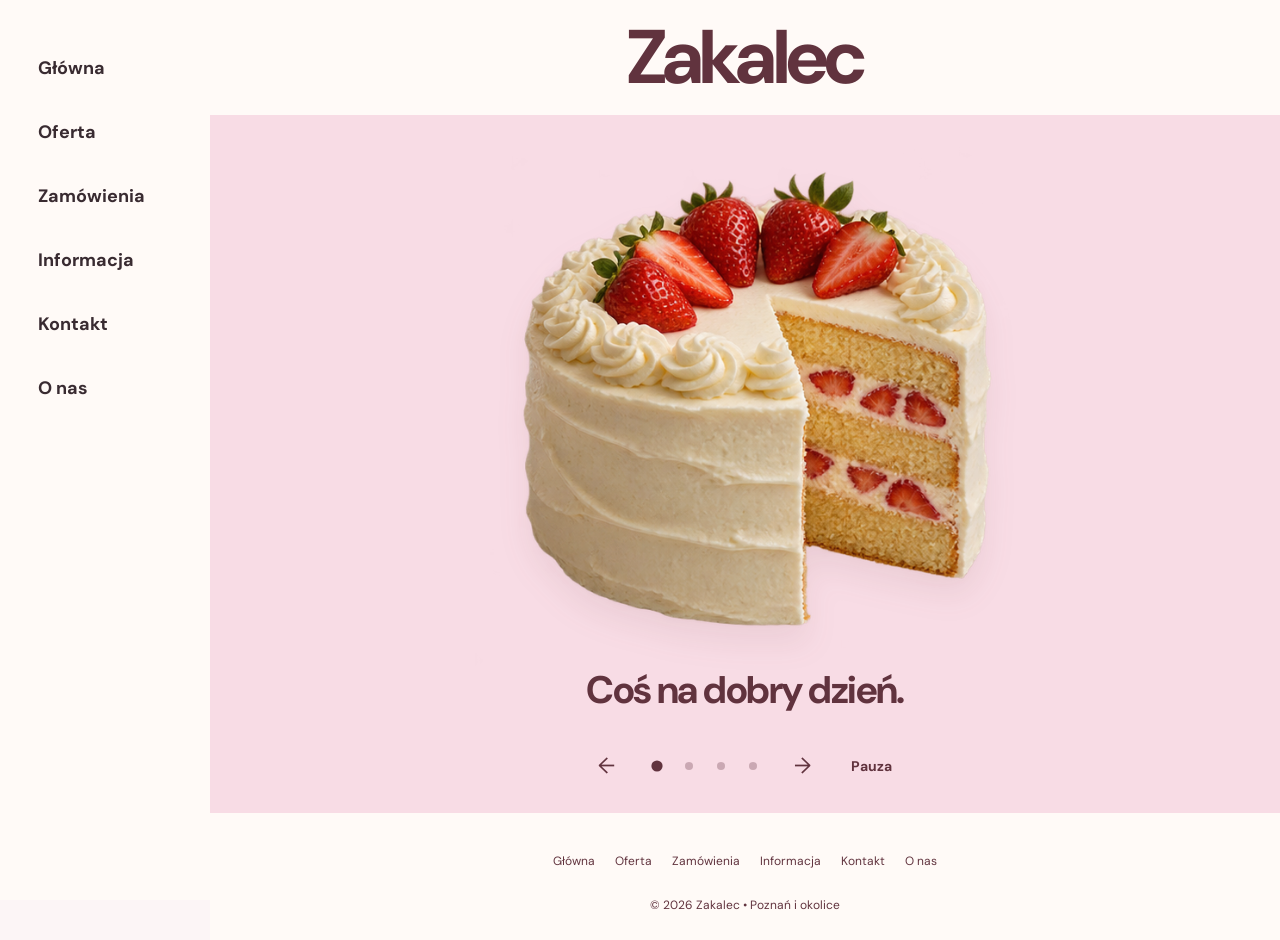
==== index.html @ d7cc62bb "Use descending pastry scenes and outward cake pop sticks" ====
<!doctype html>
<html lang="pl"><head><meta charset="utf-8"><meta name="viewport" content="width=device-width,initial-scale=1"><meta name="theme-color" content="#f9eff1"><meta name="description" content="Zakalec — pracownia słodkości Oliwii. Torty na zamówienie, ciasta, babeczki, cake popsy, słodkie bułeczki i słodkie stoły w Poznaniu i okolicach."><title>Zakalec — Pracownia Słodkości</title>
<link rel="preconnect" href="https://fonts.googleapis.com"><link rel="preconnect" href="https://fonts.gstatic.com" crossorigin><link href="https://fonts.googleapis.com/css2?family=DM+Sans:wght@400;500;600;700&family=Great+Vibes&family=Playfair+Display:ital,wght@0,400;0,500;0,600;1,400&display=swap" rel="stylesheet">
<link rel="stylesheet" href="assets/site.css"></head><body class="minimal-home"><header class="site-header"><a href="#home" class="site-name script" aria-label="Zakalec — strona główna">Zakalec</a><button class="nav-toggle" id="menu-toggle" type="button" aria-controls="side-menu" aria-expanded="false" aria-label="Otwórz menu">☰ Menu</button></header>
<aside class="sidebar"><nav class="navlinks" id="side-menu" aria-label="Menu główne"><a href="#home">Główna</a><a href="oferta.html">Oferta</a><a href="informacje.html#zamowienie">Zamówienia</a><a href="informacje.html#informacja">Informacja</a><a href="informacje.html#kontakt">Kontakt</a><a href="informacje.html#o-mnie">O nas</a></nav></aside>
<main><section id="home" class="home-show" aria-roledescription="karuzela" aria-label="Słodkie historie Zakalca" tabindex="0"><article class="home-scene scene-1" aria-label="1 z 4: Tort pojawia się z góry."><div class="photo-stage" aria-hidden="true"><div class="rotating-food rotating-cake"></div></div><h1>Coś na dobry dzień.</h1></article><article class="home-scene scene-2" aria-label="2 z 4: Cake popsy z kulkami w środku i patyczkami na zewnątrz." hidden><div class="photo-stage" aria-hidden="true"><div class="rotating-food rotating-pops"></div></div><h1>Małe, słodkie przyjemności.</h1></article><article class="home-scene scene-3" aria-label="3 z 4: Tartaletka pojawia się z góry." hidden><div class="photo-stage" aria-hidden="true"><div class="rotating-food rotating-tart"></div></div><h1>Ups… Zakalec.</h1></article><article class="home-scene scene-4" aria-label="4 z 4: Bułeczka cynamonowa pojawia się z góry." hidden><div class="photo-stage" aria-hidden="true"><div class="rotating-food rotating-bun"></div></div><h1>Jeszcze chwila słodyczy.</h1></article><div class="show-controls"><button type="button" id="previous-scene" aria-label="Poprzednia scena">←</button><div class="scene-dots" role="group" aria-label="Wybierz scenę"><button type="button" data-scene="0" aria-label="Scena 1" aria-pressed="true"><span></span></button><button type="button" data-scene="1" aria-label="Scena 2" aria-pressed="false"><span></span></button><button type="button" data-scene="2" aria-label="Scena 3" aria-pressed="false"><span></span></button><button type="button" data-scene="3" aria-label="Scena 4" aria-pressed="false"><span></span></button></div><button type="button" id="next-scene" aria-label="Następna scena">→</button><button type="button" id="pause-show" aria-pressed="false" aria-label="Wstrzymaj animację">Pauza</button></div><p class="scene-announcement" aria-live="polite" aria-atomic="true"></p></section></main><footer><div class="script">Zakalec</div><p>PRACOWNIA SŁODKOŚCI</p><div class="footer-nav"><a href="#home">Główna</a><a href="oferta.html">Oferta</a><a href="informacje.html#zamowienie">Zamówienia</a><a href="informacje.html#informacja">Informacja</a><a href="informacje.html#kontakt">Kontakt</a><a href="informacje.html#o-mnie">O nas</a></div><p>© <span id="year"></span> Zakalec • Poznań i okolice</p></footer>
<script src="assets/navigation.js"></script><script src="assets/home.js"></script></body></html>
---- assets/site.css ----
:root{--rose:#985869;--wine:#61333e;--gold:#bb9470;--pink:#f7e8eb;--blue:#dce8ee;--cream:#fffafa;--ink:#392b31;--muted:#76686d}*{box-sizing:border-box}html{scroll-behavior:smooth}body{margin:0;color:var(--ink);background:#fcf5f6;font:15px/1.65 "DM Sans",Arial,sans-serif}a{color:inherit;text-decoration:none}button,input,textarea,select{font:inherit}button{cursor:pointer}img{max-width:100%;display:block}.wrap{width:min(1250px,calc(100% - 48px));margin:auto}.script{font-family:"Great Vibes","Brush Script MT",cursive;font-weight:400}.serif{font-family:"Playfair Display",Georgia,serif}.eyebrow{text-transform:uppercase;letter-spacing:.3em;font-size:11px;font-weight:600;color:var(--wine)}.ornament{color:var(--gold);font-family:Georgia,serif;font-size:25px;letter-spacing:.25em}.nav-shell{position:relative;z-index:10;background:#f8edf0e8;border-bottom:1px solid #cba88e;backdrop-filter:blur(12px)}.nav{display:flex;align-items:center;justify-content:space-between;gap:20px;min-height:92px}.brand{text-align:center;min-width:210px;line-height:1}.brand-name{font-size:64px;color:var(--rose)}.brand-sub{display:block;font-family:Georgia,serif;font-size:10px;letter-spacing:.24em;margin-top:-5px}.navlinks{display:flex;gap:25px;align-items:center}.navlinks a{font:500 13px "DM Sans",sans-serif}.navlinks a:hover{color:var(--rose)}.nav-toggle{display:none;background:none;border:1px solid #cdaeb6;padding:9px 13px;color:var(--wine)}.hero{position:relative;overflow:hidden;background:linear-gradient(102deg,#f6e4e8 0%,#f9edf0 44%,#e0eaf0 75%,#cddce6 100%)}.hero:before,.hero:after{content:"";position:absolute;pointer-events:none;inset:20px auto 20px 20px;width:20%;border-left:6px double #ffffffa8;border-top:6px double #ffffff8c;border-bottom:6px double #ffffff8c;border-radius:140px 0 0 140px;opacity:.55}.hero:after{inset:20px 20px 20px auto;transform:scaleX(-1)}.hero-inner{position:relative;z-index:1;display:grid;grid-template-columns:1fr 1.12fr;align-items:center;gap:42px;min-height:570px}.hero-copy{text-align:center;padding:40px 0}.hero h1{font-size:clamp(92px,12vw,165px);line-height:.95;color:var(--rose);margin:20px 0 5px}.hero p{font:italic 20px/1.65 "Playfair Display",serif;max-width:500px;margin:14px auto 20px}.hero-image{height:510px;position:relative;display:flex;align-items:center;justify-content:center}.hero-image:before{content:"";position:absolute;width:86%;height:83%;border:2px solid #d7b395;border-radius:48% 48% 7% 7%;transform:translate(18px,13px)}.hero-image img{position:relative;width:89%;height:90%;object-fit:cover;border-radius:48% 48% 7% 7%;box-shadow:0 18px 35px #765d6840}.btn{border:1px solid var(--rose);background:var(--rose);color:white;display:inline-flex;justify-content:center;align-items:center;gap:14px;padding:14px 29px;border-radius:4px;font:500 14px "DM Sans",sans-serif;transition:.2s}.btn:hover{background:var(--wine)}.btn.secondary{background:transparent;color:var(--wine);border-color:var(--gold)}.info{position:relative;z-index:2;margin-top:-24px}.info-inner{background:#fbeff1f2;border:1px solid var(--gold);border-radius:30px;display:grid;grid-template-columns:repeat(3,1fr);padding:20px 16px;box-shadow:0 8px 30px #71465313}.info-item{display:flex;justify-content:center;align-items:center;gap:14px;padding:5px 20px;border-right:1px solid #cfb09b}.info-item:last-child{border:0}.info-icon{font-size:29px;color:var(--rose);font-family:Georgia,serif}.info-item strong{display:block;font:600 17px Georgia,serif}.info-item span:last-child{font-size:12px}.section{padding:90px 0;scroll-margin-top:100px}.heading{text-align:center;margin-bottom:45px}.heading h2{font-size:clamp(60px,7vw,90px);line-height:1.2;color:var(--rose);margin:0}.heading p{max-width:650px;margin:5px auto;color:var(--muted)}.offer-grid{display:grid;grid-template-columns:repeat(3,1fr);gap:25px}.offer-card{background:#fff8f8;border:1px solid #c7a280;border-radius:95px 95px 9px 9px;overflow:hidden;box-shadow:0 10px 24px #7146530b}.offer-card img{width:100%;height:255px;object-fit:cover}.offer-card-body{text-align:center;padding:22px 20px 26px}.offer-card h3{font:500 25px/1.2 "Playfair Display",serif;margin:0 0 7px}.price{font:italic 19px Georgia,serif;color:var(--rose);margin:0 0 10px}.offer-card p.desc{font-size:13px;color:var(--muted);margin:0 0 16px;min-height:43px}.text-link{color:var(--wine);font-size:12px;letter-spacing:.1em;text-transform:uppercase;border-bottom:1px solid var(--gold);padding-bottom:5px}.fillings{margin-top:35px;border:1px solid #d4b5a1;padding:28px 30px;background:#f9eef1;text-align:center}.fillings h3{font:500 25px "Playfair Display",serif;margin:0 0 14px}.filling-tags{display:flex;gap:10px;flex-wrap:wrap;justify-content:center}.filling-tags span{padding:8px 13px;border:1px solid #dec6c6;background:white;border-radius:30px;font-size:12px}.about{background:linear-gradient(110deg,#e0eaf0,#f9edf0)}.about-grid{display:grid;grid-template-columns:1fr 1fr;gap:65px;align-items:center}.about-photo{position:relative;padding:17px;border:1px solid var(--gold);border-radius:210px 210px 6px 6px}.about-photo img{height:430px;width:100%;object-fit:cover;border-radius:200px 200px 4px 4px}.about h2{font-size:75px;line-height:1;color:var(--rose);margin:10px 0 25px}.about p{color:#5d5056}.gallery-grid{display:grid;grid-template-columns:repeat(4,1fr);gap:13px}.gallery-grid img{width:100%;height:240px;object-fit:cover;border:1px solid #d6b8a4;padding:5px;background:white}.order{background:#f8e9ed}.order-layout{display:grid;grid-template-columns:.8fr 1.2fr;gap:70px;align-items:start}.order h2{font-size:75px;line-height:1;color:var(--rose);margin:10px 0 20px}.order form{background:#fffafa;border:1px solid #d5b49d;padding:30px;display:grid;grid-template-columns:1fr 1fr;gap:17px}.field{display:flex;flex-direction:column;gap:5px}.field.full{grid-column:1/-1}.field label{font-size:12px;font-weight:600}.field input,.field textarea,.field select{width:100%;border:1px solid #d9c9cc;background:#fff;padding:12px;color:var(--ink);border-radius:2px}.field textarea{min-height:115px;resize:vertical}.notice{font-size:12px;color:#76686d;grid-column:1/-1;margin:0}.order form .btn{grid-column:1/-1}.preview{white-space:pre-wrap;background:#fff;border:1px solid #d7bda8;padding:20px;margin-top:20px;display:none}.preview.show{display:block}.contact{text-align:center}.contact h2{font-size:75px;color:var(--rose);margin:0}.contact p{color:var(--muted)}.contact-links{display:flex;justify-content:center;gap:15px;flex-wrap:wrap}.contact-links a{padding:11px 18px;border:1px solid #c8a489}footer{background:#573b46;color:#fff1f1;text-align:center;padding:40px 15px}footer .script{font-size:58px}footer p{font-size:12px;margin:0}.footer-nav{display:flex;gap:20px;justify-content:center;flex-wrap:wrap;margin:15px 0 24px;font-size:12px}#status{font-size:13px;color:var(--wine);margin:0}.small-note{font-size:12px;color:#78696e}
@media(max-width:900px){.nav{min-height:80px;flex-wrap:wrap}.brand{min-width:150px}.brand-name{font-size:52px}.navlinks{gap:12px}.navlinks a{font-size:11px}.hero-inner{gap:20px;min-height:480px}.hero-image{height:430px}.offer-grid{grid-template-columns:repeat(2,1fr)}.about-grid,.order-layout{gap:30px}.gallery-grid{grid-template-columns:repeat(2,1fr)}}@media(max-width:640px){.wrap{width:min(100% - 30px,1250px)}.nav{justify-content:center;padding:10px 0}.nav-toggle{display:block;position:absolute;right:15px;top:25px}.navlinks{display:none;width:100%;flex-direction:column;gap:0;padding:12px}.navlinks.open{display:flex}.navlinks a{padding:9px;font-size:13px}.hero-inner,.about-grid,.order-layout{grid-template-columns:1fr}.hero-inner{gap:0}.hero-copy{padding:40px 0 5px}.hero h1{font-size:105px}.hero p{font-size:17px}.hero-image{height:330px}.hero-image img{width:78%;height:95%}.info{margin-top:0}.info-inner{grid-template-columns:1fr;border-radius:0}.info-item{border-right:0;border-bottom:1px solid #cfb09b;padding:12px}.info-item:last-child{border:0}.section{padding:65px 0}.offer-grid{grid-template-columns:1fr;gap:20px}.offer-card img{height:260px}.about-photo img{height:300px}.about h2,.order h2,.contact h2{font-size:65px}.gallery-grid img{height:170px}.order form{grid-template-columns:1fr;padding:20px}.field{grid-column:1/-1}.filling-tags span{font-size:11px}}

/* Refined wall-panel architecture inspired by the approved concept */
.nav-shell{background:linear-gradient(90deg,#f6e7e9,#fff6f7 50%,#f2e5e9);border-bottom:3px double #cda585;box-shadow:0 4px 18px #6e425014}
.brand{position:relative;isolation:isolate;padding:14px 34px 12px;margin:-5px 0 -13px;border:2px solid #c69a79;border-radius:48% 48% 45% 45% / 43% 43% 57% 57%;background:#fff2f3;box-shadow:0 0 0 4px #fff5f5,0 0 0 5px #d7b79e;z-index:2}
.brand:before,.brand:after{content:"❦";position:absolute;color:#b98e72;font:28px Georgia,serif;top:50%;transform:translateY(-50%)}.brand:before{left:-19px}.brand:after{right:-19px}
.hero{background:linear-gradient(90deg,#e5cfd2 0%,#f6e7e9 12%,#faedef 45%,#e1eaf0 56%,#c7d8e3 100%)}
.hero:before,.hero:after{width:23%;inset:28px auto 34px 22px;border:8px double #fff8f4a6;border-radius:120px 120px 10px 10px;box-shadow:inset 0 0 0 8px #bd9b8b25,0 0 0 8px #bd9b8b18;opacity:1}
.hero:after{inset:28px 22px 34px auto;transform:none}
.hero-inner:before{content:"";position:absolute;pointer-events:none;inset:0;background:repeating-linear-gradient(90deg,transparent 0,transparent 19%,#fff9f729 19.12%,transparent 19.5%);opacity:.45}
.hero-image{height:510px}.hero-image:before{width:95%;height:92%;border-radius:4px;border:8px double #d7c3b6;box-shadow:inset 0 0 0 8px #ffffff45;transform:none}.hero-image img{width:94%;height:91%;border-radius:4px;object-fit:cover;object-position:center}
.hero-copy{position:relative;z-index:1}.hero h1{text-shadow:0 3px 3px #ffffff9c}.hero .ornament{font-size:21px}.hero .btn{border-radius:15px}
.info-inner{border:3px double #c69a79;box-shadow:0 0 0 4px #f8eff0,0 8px 30px #71465313}
.heading h2:before,.heading h2:after{content:"— ❦ —";font:20px Georgia,serif;color:#c49c7a;vertical-align:middle;margin:0 22px}
.offer-grid{grid-template-columns:repeat(3,minmax(0,1fr))}.offer-card{border:3px double #c7a280;border-radius:22px 22px 6px 6px;position:relative}.offer-card:before,.offer-card:after{content:"";position:absolute;z-index:2;width:20px;height:20px;background:#fcf5f6;border:1px solid #c7a280;border-radius:50%;top:calc(50% - 10px)}.offer-card:before{left:-12px}.offer-card:after{right:-12px}
@media(min-width:1100px){.offer-grid{grid-template-columns:repeat(6,minmax(0,1fr));gap:13px}.offer-card img{height:180px}.offer-card-body{padding:15px 9px 20px}.offer-card h3{font-size:19px}.offer-card p.desc{font-size:11px;min-height:88px}.offer-card .price{font-size:15px}.offer-card .text-link{font-size:10px}.nav{min-height:90px}.navlinks{gap:20px}}
@media(max-width:900px){.heading h2:before,.heading h2:after{content:"❦";margin:0 10px}.brand{margin:0}.hero-image:before{width:95%}}
@media(max-width:640px){.brand{padding:8px 27px;margin:0}.brand:before,.brand:after{font-size:18px}.hero:before,.hero:after{width:20%;opacity:.55}.hero-image{height:310px}.hero-image img{width:83%;height:90%}.hero-image:before{width:86%;height:93%}.offer-grid{grid-template-columns:1fr}.heading h2:before,.heading h2:after{display:none}}

/* Rococo wall mouldings and modern restrained typography */
.hero-copy p{font-family:"DM Sans",Arial,sans-serif;font-style:normal;font-weight:400;font-size:17px;line-height:1.75;letter-spacing:.012em;max-width:460px}
.hero{background:linear-gradient(96deg,#e7cfd2 0%,#f9e9ec 28%,#f7e9eb 49%,#dfe8ed 51%,#c8d9e3 100%)}
.hero:before,.hero:after{content:"";position:absolute;inset:14px auto 15px 12px;width:30%;height:auto;border:10px ridge #ffffffb0;border-radius:36% 5% 30% 5% / 18% 5% 18% 5%;box-shadow:inset 0 0 0 3px #c7a49b, inset 0 0 0 10px #fff7f790, 0 0 0 3px #d9b5b6, 0 0 0 12px #ffffff26;opacity:.6}
.hero:after{inset:14px 12px 15px auto;transform:scaleX(-1);border-color:#f8fbffbb;box-shadow:inset 0 0 0 3px #a4b9c5,inset 0 0 0 10px #f6fbff90,0 0 0 3px #abc0ca,0 0 0 12px #ffffff26}
.hero-inner:after{content:"❦";position:absolute;left:-16px;bottom:14px;font:100px Georgia,serif;color:#fff8f8b5;text-shadow:2px 3px 1px #c9a4a5;transform:rotate(-20deg);pointer-events:none}
.hero-image:after{content:"❦";position:absolute;right:-8px;top:12px;font:65px Georgia,serif;color:#fff8f8a8;text-shadow:2px 2px 1px #a8b8c4;transform:rotate(25deg);pointer-events:none}
.brand{border:3px double #bb8c72;border-radius:47% 47% 42% 42% / 38% 38% 62% 62%;box-shadow:0 0 0 5px #fff4f4,0 0 0 7px #c99e83,0 0 0 10px #f9e9eb}
.brand:before,.brand:after{content:"❧";font-size:35px}.brand:after{transform:translateY(-50%) scaleX(-1)}
.info-inner{grid-template-columns:repeat(2,minmax(0,1fr));padding:0 12px;border-radius:30px;overflow:visible}
.info-item{display:block;border-right:1px solid #cfb09b;padding:0;min-width:0;position:relative}.info-item:last-child{border:0}
.info-item summary{list-style:none;display:flex;align-items:center;justify-content:center;gap:17px;min-height:74px;padding:10px 15px;cursor:pointer}.info-item summary::-webkit-details-marker{display:none}
.info-item summary strong{font:600 18px Georgia,serif}.info-chevron{font-size:21px;color:var(--rose);transition:transform .2s}.info-item[open] .info-chevron{transform:rotate(180deg)}
.info-detail{position:absolute;top:calc(100% + 9px);left:8px;right:8px;background:#fff9f9;border:1px solid #c8a38a;box-shadow:0 10px 30px #69475126;padding:18px;z-index:5;text-align:center;font-size:13px;line-height:1.6}
.info-detail a{text-decoration:underline;color:var(--rose);font-weight:700}
.offer-card img,.gallery-grid img,.about-photo img{filter:saturate(.91) contrast(1.045) brightness(1.035);transition:filter .25s,transform .35s}
.offer-card img:hover,.gallery-grid img:hover{filter:saturate(1.02) contrast(1.05) brightness(1.03);transform:scale(1.025)}
.offer-card{overflow:hidden}.offer-card:before,.offer-card:after{display:none}
.offer-card img{object-position:center}
.about{position:relative}.about:before,.about:after{content:"❦";position:absolute;font:110px Georgia,serif;color:#ffffff8c;text-shadow:2px 3px #d6b6b9;pointer-events:none}.about:before{top:5px;left:15px}.about:after{bottom:5px;right:15px;transform:rotate(180deg)}
@media(max-width:640px){.info-inner{grid-template-columns:1fr}.info-item{border-right:0;border-bottom:1px solid #cfb09b}.info-item:last-child{border-bottom:0}.info-detail{position:static;margin:0 10px 12px}.hero-copy p{font-size:15px}.hero-inner:after{font-size:65px}.hero:before,.hero:after{width:23%;opacity:.38}}

/* Side navigation and space reserved for the home animation. */
:root{--sidebar-width:210px;--header-height:112px}
.site-header{position:relative;min-height:var(--header-height);margin-left:var(--sidebar-width);display:flex;justify-content:center;align-items:center;background:#fff6f7;border-bottom:1px solid var(--gold);padding:12px 24px}
.site-name{font-size:72px;line-height:1.2;color:var(--rose)}
.sidebar{position:fixed;inset:0 auto 0 0;width:var(--sidebar-width);padding:40px 20px;background:#f8edf0;border-right:1px solid var(--gold);z-index:20;overflow-y:auto}
.sidebar .navlinks{display:flex;flex-direction:column;align-items:stretch;gap:8px;padding:0;width:100%}
.sidebar .navlinks a{display:block;padding:14px 18px;font-size:15px;border-radius:4px}
.sidebar .navlinks a:hover,.sidebar .navlinks a:focus-visible{background:#ead5dc;color:var(--wine)}
a:focus-visible,button:focus-visible{outline:2px solid var(--wine);outline-offset:4px}
main,body>footer{margin-left:var(--sidebar-width)}
.hero .hero-inner{display:flex;flex-direction:column;gap:0;min-height:620px;padding-top:28px;padding-bottom:48px}
.hero-inner:before,.hero-inner:after{display:none}
.home-title{text-align:center;text-transform:uppercase;letter-spacing:.2em;font-size:13px!important;font-family:"DM Sans",Arial,sans-serif;font-weight:500;line-height:1.7!important;margin:0!important;color:var(--wine)!important}
.animation-space{width:min(100%,720px);min-height:350px;flex:1;margin:24px auto;position:relative}
.hero .hero-copy{padding:0;text-align:center}.hero .hero-copy p{margin:0 auto 24px}
#informacja{scroll-margin-top:24px}
@media(min-width:901px){.site-header .nav-toggle{display:none}.offer-grid{grid-template-columns:repeat(3,minmax(0,1fr))}}
@media(max-width:900px){
 :root{--sidebar-width:0px;--header-height:96px}
 .site-header{padding:12px 110px 12px 20px;justify-content:flex-start}
 .site-name{font-size:60px}
 .site-header .nav-toggle{display:block;position:absolute;right:20px;top:28px}
 .sidebar{position:relative;width:100%;padding:0;border-right:0;border-bottom:1px solid var(--gold)}
 .sidebar .navlinks{display:none;padding:12px 20px}
 .sidebar .navlinks.open{display:flex}
 .sidebar .navlinks a{font-size:15px;padding:12px 18px}
 .hero .hero-inner{min-height:570px}
 .animation-space{min-height:280px}
}
@media(prefers-reduced-motion:reduce){html{scroll-behavior:auto}}

.catalogue{padding:48px 0 80px;min-height:75vh}
.catalogue .heading{margin-bottom:32px}.catalogue .heading h1{font-size:clamp(58px,7vw,86px);line-height:1.2;color:var(--rose);margin:0}
.category-grid{display:grid;grid-template-columns:repeat(2,minmax(0,1fr));gap:22px;max-width:850px;margin:auto}
.category-card{display:flex;flex-direction:column;align-items:center;justify-content:center;min-height:170px;border:1px solid var(--gold);background:#fffafa;border-radius:8px;padding:28px;text-align:center;color:var(--wine)}
a.category-card:hover{background:var(--pink)}.category-card strong{font:32px Georgia,serif}.category-card span{font-size:13px;margin-top:10px}.category-card.pending{color:var(--muted)}
.breadcrumb{display:inline-block;font-size:14px;color:var(--wine);margin-bottom:25px}
.cake-grid{display:grid;grid-template-columns:repeat(3,minmax(0,1fr));gap:26px;max-width:1150px;margin:auto;align-items:start}
.cake-card{background:#fffafa;border:1px solid #dbc3b5;border-radius:6px;overflow:hidden}
.cake-photo{aspect-ratio:1;background-image:url('torty-floating.png');background-size:300% 100%;background-repeat:no-repeat}
.cake-photo.strawberry{background-position:0% center}.cake-photo.chocolate{background-position:50% center}.cake-photo.cherry{background-position:100% center}
.cake-text{padding:24px}.cake-text h2{font:500 25px/1.3 "Playfair Display",Georgia,serif;margin:0 0 16px;color:var(--wine);overflow-wrap:anywhere}.cake-text p{font-size:14px;line-height:1.8;margin:0;color:#5d5056}
.image-note{text-align:center;color:var(--muted);font-size:12px;margin:28px auto 0;max-width:700px}
.sidebar a[aria-current="page"]{background:#ead5dc;color:var(--wine);font-weight:600}
@media(max-width:1100px){.cake-grid{grid-template-columns:repeat(2,minmax(0,1fr))}}
@media(max-width:640px){.category-grid,.cake-grid{grid-template-columns:1fr}.catalogue{padding-top:30px}.cake-text{padding:22px}}

/* Larger, relaxed sans-serif typography. */
body{font-family:"DM Sans",Arial,sans-serif;font-size:17px}
.site-name{font-family:"DM Sans",Arial,sans-serif;font-weight:700;letter-spacing:-.05em;font-size:clamp(52px,6vw,76px)}
.sidebar .navlinks a{font-size:18px;font-weight:700;padding:16px 18px}
.catalogue .heading h1{font-family:"DM Sans",Arial,sans-serif;font-weight:700;font-size:clamp(48px,6vw,76px);letter-spacing:-.04em}
.category-card{min-height:200px}.category-card strong{font:700 38px/1.25 "DM Sans",Arial,sans-serif}.category-card span{font-size:17px;font-weight:600}
.breadcrumb{font-size:18px;font-weight:700}
.cake-text{padding:28px}.cake-text h2{font-family:"DM Sans",Arial,sans-serif;font-size:30px;font-weight:700;line-height:1.25;letter-spacing:-.025em;overflow-wrap:normal}
.cake-text p{font-size:19px;font-weight:500;line-height:1.75;color:var(--ink)}
.image-note{font-size:14px;line-height:1.7}
@media(max-width:640px){.cake-text{padding:24px}.cake-text h2{font-size:28px}.cake-text p{font-size:18px}.sidebar .navlinks a{font-size:18px}}
/* Minimal home: four illustrated motion scenes. */
.minimal-home .site-header,.minimal-home .sidebar{background:#fffaf7;border:0;box-shadow:none}
.minimal-home .site-header{min-height:112px}
.minimal-home .site-name{color:#61333e}
.minimal-home footer{background:#fffaf7;color:var(--wine);padding:24px}.minimal-home footer>.script,.minimal-home footer>p:first-of-type{display:none}
.home-show{position:relative;background:#f8dce5;overflow:hidden;outline-offset:-4px;touch-action:pan-y}
.home-scene{min-height:calc(100svh - 205px);padding:20px 35px 100px;text-align:center}
.home-scene[hidden]{display:none}.scene-2{background:#fae7d6}.scene-3{background:#fff0b8}.scene-4{background:#f7d9e1}
.home-scene svg{width:min(100%,850px);height:min(58svh,560px);display:block;margin:auto;overflow:visible}
.home-scene h1{font:700 clamp(25px,3vw,44px)/1.2 "DM Sans",Arial,sans-serif;letter-spacing:-.04em;margin:10px 0 0;color:#61333e}
.show-controls{position:absolute;bottom:25px;left:0;width:100%;display:flex;align-items:center;justify-content:center;gap:12px}
.show-controls button{border:0;background:transparent;color:#61333e;min-width:44px;min-height:44px;font-size:22px;border-radius:25px}.show-controls button:hover{background:#ffffff70}
.scene-dots{display:flex}.scene-dots button{min-width:32px;padding:8px}.scene-dots span{display:block;margin:auto;width:8px;height:8px;border-radius:50%;background:#61333e;opacity:.3}.scene-dots button[aria-pressed=true] span{opacity:1;transform:scale(1.4)}
#pause-show{font-size:14px;font-weight:700;padding:8px 14px}
.scene-announcement{position:absolute;width:1px;height:1px;overflow:hidden;clip-path:inset(50%)}
.falling-berry{animation:berry-land 7s infinite;transform-origin:400px 140px}.cream-cloud{animation:cream-bounce 7s infinite;transform-origin:400px 380px}
.spoon-motion{animation:spoon-scoop 7s infinite;transform-origin:465px 275px}.spoon-bite{animation:bite-appear 7s infinite}
.rotating-plate{animation:plate-spin 18s linear infinite;transform-origin:400px 270px}
.falling-tart{animation:tart-fall 7s infinite;transform-origin:400px 150px}.crumbs{animation:crumb-reveal 7s infinite}.final-word{animation:word-reveal 7s infinite}
.home-show.paused *{animation-play-state:paused!important}
@keyframes berry-land{0%,10%{transform:translateY(-70px) rotate(-8deg)}40%,80%{transform:translateY(160px) rotate(10deg)}95%,100%{transform:translateY(-70px) rotate(-8deg)}}
@keyframes cream-bounce{0%,35%,65%,100%{transform:scale(1)}43%{transform:scale(1.12,.85)}52%{transform:scale(.97,1.05)}}
@keyframes spoon-scoop{0%,15%,100%{transform:translate(180px,-100px) rotate(-10deg)}40%,52%{transform:translate(-60px,0) rotate(8deg)}75%,90%{transform:translate(140px,-150px) rotate(-12deg)}}
@keyframes bite-appear{0%,30%,100%{opacity:0}45%,90%{opacity:1}}
@keyframes plate-spin{to{transform:rotate(360deg)}}
@keyframes tart-fall{0%,15%{transform:translateY(-70px) rotate(-12deg);opacity:1}45%{transform:translateY(215px) rotate(25deg);opacity:1}50%,90%{transform:translateY(235px) rotate(30deg);opacity:0}100%{transform:translateY(-70px);opacity:1}}
@keyframes crumb-reveal{0%,43%,100%{opacity:0}50%,90%{opacity:1}}
@keyframes word-reveal{0%,52%,100%{opacity:0;transform:translateY(15px)}65%,90%{opacity:1;transform:translateY(0)}}
@media(max-width:640px){.home-scene{padding:20px 10px 100px;min-height:calc(100svh - 160px)}.home-scene svg{height:49svh}.show-controls{gap:3px}.scene-dots button{min-width:28px}.minimal-home footer .footer-nav{gap:14px}}
@media(prefers-reduced-motion:reduce){.home-show *{animation:none!important}.final-word{opacity:1}.falling-tart{opacity:0}.falling-berry{transform:translateY(160px)}}

/* Photographic cutouts with deliberately playful motion. */
.photo-stage{position:relative;width:min(100%,850px);height:min(58svh,560px);margin:auto;isolation:isolate}
.food-asset{position:absolute;background-image:url('home-food-assets.png');background-size:300% 200%;background-repeat:no-repeat;aspect-ratio:1;filter:drop-shadow(0 18px 14px #713a4218)}
.food-cream{background-position:0% 0%;width:66%;left:17%;bottom:-5%;animation:photo-cream 7s infinite}
.food-berry{background-position:50% 0%;width:28%;left:36%;top:0%;animation:photo-berry 7s infinite}
.food-cake{background-position:100% 0%;width:68%;left:2%;top:6%}
.food-spoon{background-position:0% 100%;width:55%;right:0%;top:17%;animation:photo-spoon 7s infinite}
.food-pops{background-position:50% 100%;width:min(90%,540px);left:50%;top:50%;translate:-50% -50%;animation:photo-plate 24s linear infinite}
.food-tart{background-position:100% 100%;width:57%;left:21.5%;top:0;animation:photo-tart 7s infinite}
.floor-line{position:absolute;left:8%;right:8%;bottom:9%;border-top:1px solid #b8848050}
.photo-word{position:absolute;inset:0;display:grid;place-items:center;color:var(--wine);font:700 clamp(54px,8vw,108px)/1 Arial,sans-serif;letter-spacing:-.06em;animation:word-reveal 7s infinite}
.photo-crumbs{position:absolute;left:25%;right:25%;bottom:8%;display:flex;justify-content:space-around;animation:crumb-reveal 7s infinite}
.photo-crumbs i{width:7px;height:5px;background:#bd864d;border-radius:40%;transform:rotate(30deg)}.photo-crumbs i:nth-child(even){translate:0 10px;width:4px}
@keyframes photo-berry{0%,10%,100%{transform:translateY(-10%) rotate(-12deg)}42%,80%{transform:translateY(90%) rotate(9deg)}}
@keyframes photo-cream{0%,35%,65%,100%{transform:scale(1)}43%{transform:scale(1.07,.93)}52%{transform:scale(.98,1.03)}}
@keyframes photo-spoon{0%,15%,100%{transform:translate(12%,-12%) rotate(-8deg)}40%,52%{transform:translate(-20%,12%) rotate(8deg)}75%,90%{transform:translate(12%,-20%) rotate(-10deg)}}
@keyframes photo-plate{to{transform:rotate(360deg)}}
@keyframes photo-tart{0%,15%{transform:translateY(-25%) rotate(-12deg);opacity:1}45%{transform:translateY(40%) rotate(23deg);opacity:1}51%,90%{transform:translateY(48%) rotate(30deg);opacity:0}100%{transform:translateY(-25%);opacity:1}}
@media(max-width:640px){.photo-stage{height:49svh}.food-cream{width:90%;left:5%;bottom:0}.food-berry{width:42%;left:29%;top:8%}.food-cake{width:85%;left:-7%;top:20%}.food-spoon{width:68%;right:-5%;top:35%}.food-tart{width:85%;left:7.5%;top:12%}}
@media(prefers-reduced-motion:reduce){.food-berry{transform:translateY(90%)}.food-tart{opacity:0}.photo-word{opacity:1}}

/* A simple rotating pastry carousel with horizontal scene transitions. */
.home-show{display:grid}
.home-show .home-scene{grid-area:1 / 1;min-width:0}
.rotating-food{position:absolute;width:min(92%,540px);aspect-ratio:1;left:50%;top:50%;translate:-50% -50%;background-image:url('home-rotating-pastries.png');background-size:200% 200%;background-repeat:no-repeat;filter:drop-shadow(0 18px 15px #713a4215);animation:pastry-turn 28s linear infinite}
.rotating-cake{background-position:0% 0%}.rotating-tart{background-position:100% 0%}.rotating-bun{background-position:0% 100%}.rotating-pops{background-position:100% 100%;animation-duration:34s}
.home-scene.entering{animation:scene-enter .65s cubic-bezier(.22,.61,.36,1) both}
.home-scene.exiting{animation:scene-exit .65s cubic-bezier(.22,.61,.36,1) both;pointer-events:none}
@keyframes pastry-turn{from{transform:rotate(-8deg)}to{transform:rotate(352deg)}}
@keyframes scene-enter{from{transform:translateX(100%);opacity:.4}to{transform:translateX(0);opacity:1}}
@keyframes scene-exit{from{transform:translateX(0);opacity:1}to{transform:translateX(-100%);opacity:.4}}
@media(max-width:640px){.rotating-food{width:95%;max-width:390px}}
@media(prefers-reduced-motion:reduce){.rotating-food,.home-scene.entering,.home-scene.exiting{animation:none!important}}
.home-show.paused .home-scene.entering,.home-show.paused .home-scene.exiting{animation-play-state:running!important}

/* Descending pastries: 0.6s arrival, about 2s resting, then replacement. */
.rotating-food{animation:none!important;transform:none}
.rotating-pops{background-image:url('cake-pops-outward.png');background-size:contain;background-position:center}
.home-scene.entering{animation:pastry-enter-down .6s cubic-bezier(.22,.61,.36,1) both}
.home-scene.exiting{animation:pastry-exit-down .6s cubic-bezier(.55,.06,.68,.19) both}
@keyframes pastry-enter-down{from{transform:translateY(-100%);opacity:0}to{transform:translateY(0);opacity:1}}
@keyframes pastry-exit-down{from{transform:translateY(0);opacity:1}to{transform:translateY(100%);opacity:0}}
@media(prefers-reduced-motion:reduce){.home-scene.entering,.home-scene.exiting{animation:none!important}}
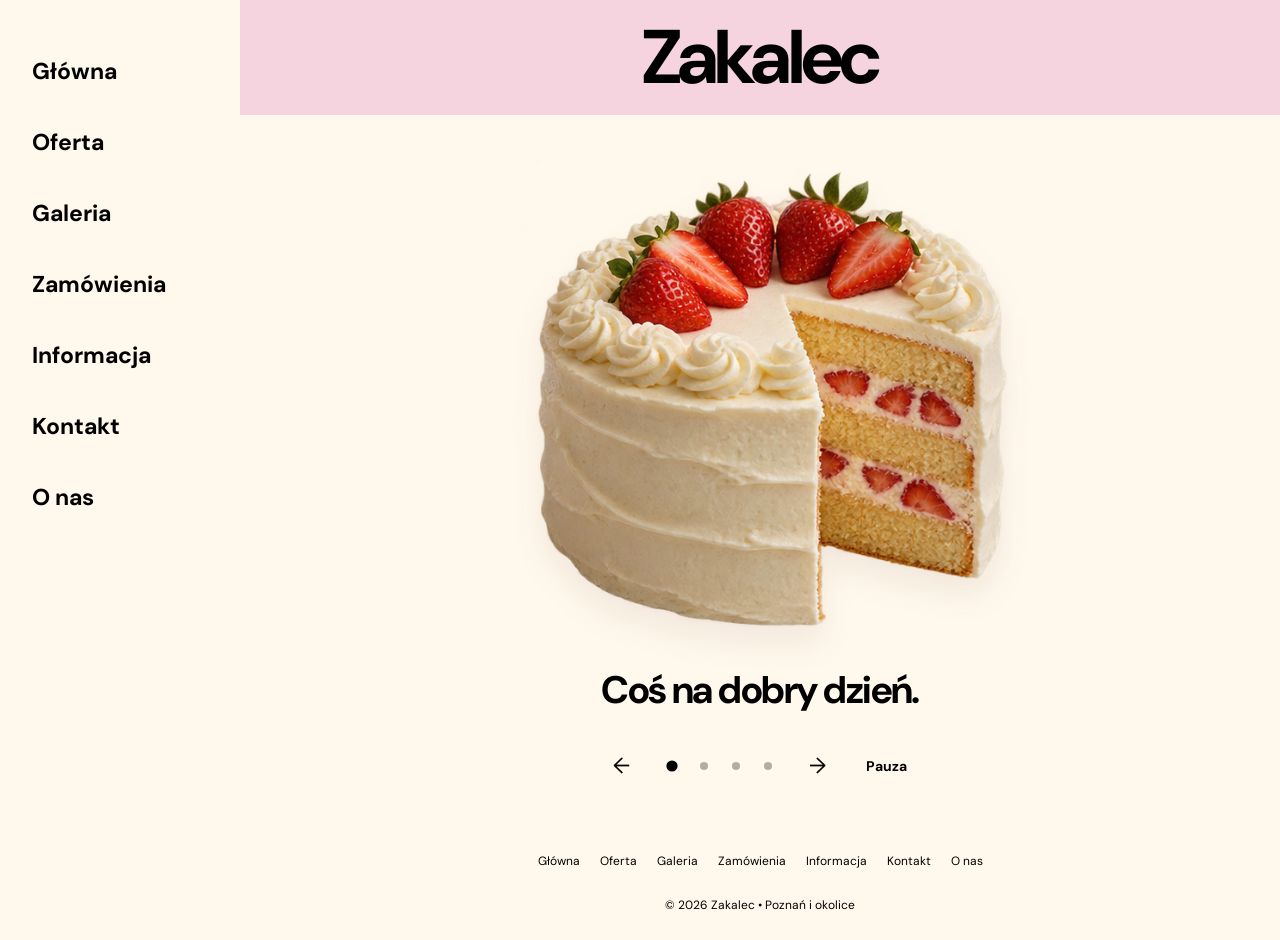
==== commit fb53259a: "Add square photo gallery and cream palette with black navigation" ====
--- a/index.html
+++ b/index.html
@@ -1,7 +1,7 @@
 <!doctype html>
-<html lang="pl"><head><meta charset="utf-8"><meta name="viewport" content="width=device-width,initial-scale=1"><meta name="theme-color" content="#f9eff1"><meta name="description" content="Zakalec — pracownia słodkości Oliwii. Torty na zamówienie, ciasta, babeczki, cake popsy, słodkie bułeczki i słodkie stoły w Poznaniu i okolicach."><title>Zakalec — Pracownia Słodkości</title>
+<html lang="pl"><head><meta charset="utf-8"><meta name="viewport" content="width=device-width,initial-scale=1"><meta name="theme-color" content="#fff8ec"><meta name="description" content="Zakalec — pracownia słodkości Oliwii. Torty na zamówienie, ciasta, babeczki, cake popsy, słodkie bułeczki i słodkie stoły w Poznaniu i okolicach."><title>Zakalec — Pracownia Słodkości</title>
 <link rel="preconnect" href="https://fonts.googleapis.com"><link rel="preconnect" href="https://fonts.gstatic.com" crossorigin><link href="https://fonts.googleapis.com/css2?family=DM+Sans:wght@400;500;600;700&family=Great+Vibes&family=Playfair+Display:ital,wght@0,400;0,500;0,600;1,400&display=swap" rel="stylesheet">
 <link rel="stylesheet" href="assets/site.css"></head><body class="minimal-home"><header class="site-header"><a href="#home" class="site-name script" aria-label="Zakalec — strona główna">Zakalec</a><button class="nav-toggle" id="menu-toggle" type="button" aria-controls="side-menu" aria-expanded="false" aria-label="Otwórz menu">☰ Menu</button></header>
-<aside class="sidebar"><nav class="navlinks" id="side-menu" aria-label="Menu główne"><a href="#home">Główna</a><a href="oferta.html">Oferta</a><a href="informacje.html#zamowienie">Zamówienia</a><a href="informacje.html#informacja">Informacja</a><a href="informacje.html#kontakt">Kontakt</a><a href="informacje.html#o-mnie">O nas</a></nav></aside>
-<main><section id="home" class="home-show" aria-roledescription="karuzela" aria-label="Słodkie historie Zakalca" tabindex="0"><article class="home-scene scene-1" aria-label="1 z 4: Tort pojawia się z góry."><div class="photo-stage" aria-hidden="true"><div class="rotating-food rotating-cake"></div></div><h1>Coś na dobry dzień.</h1></article><article class="home-scene scene-2" aria-label="2 z 4: Cake popsy z kulkami w środku i patyczkami na zewnątrz." hidden><div class="photo-stage" aria-hidden="true"><div class="rotating-food rotating-pops"></div></div><h1>Małe, słodkie przyjemności.</h1></article><article class="home-scene scene-3" aria-label="3 z 4: Tartaletka pojawia się z góry." hidden><div class="photo-stage" aria-hidden="true"><div class="rotating-food rotating-tart"></div></div><h1>Ups… Zakalec.</h1></article><article class="home-scene scene-4" aria-label="4 z 4: Bułeczka cynamonowa pojawia się z góry." hidden><div class="photo-stage" aria-hidden="true"><div class="rotating-food rotating-bun"></div></div><h1>Jeszcze chwila słodyczy.</h1></article><div class="show-controls"><button type="button" id="previous-scene" aria-label="Poprzednia scena">←</button><div class="scene-dots" role="group" aria-label="Wybierz scenę"><button type="button" data-scene="0" aria-label="Scena 1" aria-pressed="true"><span></span></button><button type="button" data-scene="1" aria-label="Scena 2" aria-pressed="false"><span></span></button><button type="button" data-scene="2" aria-label="Scena 3" aria-pressed="false"><span></span></button><button type="button" data-scene="3" aria-label="Scena 4" aria-pressed="false"><span></span></button></div><button type="button" id="next-scene" aria-label="Następna scena">→</button><button type="button" id="pause-show" aria-pressed="false" aria-label="Wstrzymaj animację">Pauza</button></div><p class="scene-announcement" aria-live="polite" aria-atomic="true"></p></section></main><footer><div class="script">Zakalec</div><p>PRACOWNIA SŁODKOŚCI</p><div class="footer-nav"><a href="#home">Główna</a><a href="oferta.html">Oferta</a><a href="informacje.html#zamowienie">Zamówienia</a><a href="informacje.html#informacja">Informacja</a><a href="informacje.html#kontakt">Kontakt</a><a href="informacje.html#o-mnie">O nas</a></div><p>© <span id="year"></span> Zakalec • Poznań i okolice</p></footer>
+<aside class="sidebar"><nav class="navlinks" id="side-menu" aria-label="Menu główne"><a href="#home">Główna</a><a href="oferta.html">Oferta</a><a href="galeria.html">Galeria</a><a href="informacje.html#zamowienie">Zamówienia</a><a href="informacje.html#informacja">Informacja</a><a href="informacje.html#kontakt">Kontakt</a><a href="informacje.html#o-mnie">O nas</a></nav></aside>
+<main><section id="home" class="home-show" aria-roledescription="karuzela" aria-label="Słodkie historie Zakalca" tabindex="0"><article class="home-scene scene-1" aria-label="1 z 4: Tort pojawia się z góry."><div class="photo-stage" aria-hidden="true"><div class="rotating-food rotating-cake"></div></div><h1>Coś na dobry dzień.</h1></article><article class="home-scene scene-2" aria-label="2 z 4: Cake popsy z patyczkami do góry; jeden nadgryziony." hidden><div class="photo-stage" aria-hidden="true"><div class="rotating-food rotating-pops"></div></div><h1>Małe, słodkie przyjemności.</h1></article><article class="home-scene scene-3" aria-label="3 z 4: Tartaletka pojawia się z góry." hidden><div class="photo-stage" aria-hidden="true"><div class="rotating-food rotating-tart"></div></div><h1>Ups… Zakalec.</h1></article><article class="home-scene scene-4" aria-label="4 z 4: Bułeczka cynamonowa pojawia się z góry." hidden><div class="photo-stage" aria-hidden="true"><div class="rotating-food rotating-bun"></div></div><h1>Jeszcze chwila słodyczy.</h1></article><div class="show-controls"><button type="button" id="previous-scene" aria-label="Poprzednia scena">←</button><div class="scene-dots" role="group" aria-label="Wybierz scenę"><button type="button" data-scene="0" aria-label="Scena 1" aria-pressed="true"><span></span></button><button type="button" data-scene="1" aria-label="Scena 2" aria-pressed="false"><span></span></button><button type="button" data-scene="2" aria-label="Scena 3" aria-pressed="false"><span></span></button><button type="button" data-scene="3" aria-label="Scena 4" aria-pressed="false"><span></span></button></div><button type="button" id="next-scene" aria-label="Następna scena">→</button><button type="button" id="pause-show" aria-pressed="false" aria-label="Wstrzymaj animację">Pauza</button></div><p class="scene-announcement" aria-live="polite" aria-atomic="true"></p></section></main><footer><div class="script">Zakalec</div><p>PRACOWNIA SŁODKOŚCI</p><div class="footer-nav"><a href="#home">Główna</a><a href="oferta.html">Oferta</a><a href="galeria.html">Galeria</a><a href="informacje.html#zamowienie">Zamówienia</a><a href="informacje.html#informacja">Informacja</a><a href="informacje.html#kontakt">Kontakt</a><a href="informacje.html#o-mnie">O nas</a></div><p>© <span id="year"></span> Zakalec • Poznań i okolice</p></footer>
 <script src="assets/navigation.js"></script><script src="assets/home.js"></script></body></html>
--- a/assets/site.css
+++ b/assets/site.css
@@ -167,9 +167,32 @@
 
 /* Descending pastries: 0.6s arrival, about 2s resting, then replacement. */
 .rotating-food{animation:none!important;transform:none}
-.rotating-pops{background-image:url('cake-pops-outward.png');background-size:contain;background-position:center}
+.rotating-pops{background-image:url('cake-pops-upright.png');background-size:contain;background-position:center}
 .home-scene.entering{animation:pastry-enter-down .6s cubic-bezier(.22,.61,.36,1) both}
 .home-scene.exiting{animation:pastry-exit-down .6s cubic-bezier(.55,.06,.68,.19) both}
 @keyframes pastry-enter-down{from{transform:translateY(-100%);opacity:0}to{transform:translateY(0);opacity:1}}
 @keyframes pastry-exit-down{from{transform:translateY(0);opacity:1}to{transform:translateY(100%);opacity:0}}
 @media(prefers-reduced-motion:reduce){.home-scene.entering,.home-scene.exiting{animation:none!important}}
+
+/* Cream pages, black type and a pink masthead. */
+:root{--wine:#000;--ink:#000;--rose:#000;--muted:#36322f;--cream:#fff8ec;--sidebar-width:240px}
+body{background:#fff8ec;color:#000}
+.site-header,.minimal-home .site-header{background:#f5d4df;border:0;box-shadow:none}
+.site-name,.minimal-home .site-name{color:#000}
+.sidebar,.minimal-home .sidebar{background:#fff8ec;border:0}
+.sidebar .navlinks a{font-size:23px;font-weight:700;line-height:1.35;padding:16px 12px;color:#000}
+.sidebar .navlinks a:hover,.sidebar .navlinks a:focus-visible,.sidebar a[aria-current="page"]{background:#f5d4df;color:#000}
+.home-show,.home-scene,.scene-2,.scene-3,.scene-4{background:#fff8ec}
+.home-scene h1,.show-controls button,.cake-text h2,.cake-text p,.breadcrumb,.category-card,.category-card.pending{color:#000}
+.home-show .scene-dots span{background:#000}
+.category-card,.cake-card{background:#fffaf2}
+body>footer,.minimal-home footer{background:#fff8ec;color:#000}
+.about,.order,.info-inner,.fillings{background:#fff8ec}.about:before,.about:after{display:none}
+.about p,.contact p,.small-note,.image-note{color:#36322f}
+.gallery-page{min-height:75vh;padding:36px 0 64px}
+.photo-gallery{display:grid;grid-template-columns:repeat(3,minmax(0,1fr));gap:24px;max-width:1150px}
+.photo-gallery img{display:block;width:100%;aspect-ratio:1;object-fit:cover;border-radius:6px}
+.visually-hidden{position:absolute;width:1px;height:1px;padding:0;margin:-1px;overflow:hidden;clip-path:inset(50%);white-space:nowrap;border:0}
+@media(max-width:1100px){.photo-gallery{grid-template-columns:repeat(2,minmax(0,1fr));gap:18px}}
+@media(max-width:900px){:root{--sidebar-width:0px}.sidebar .navlinks a{font-size:23px}}
+@media(max-width:480px){.photo-gallery{grid-template-columns:1fr;gap:20px}.gallery-page{padding-top:24px}}
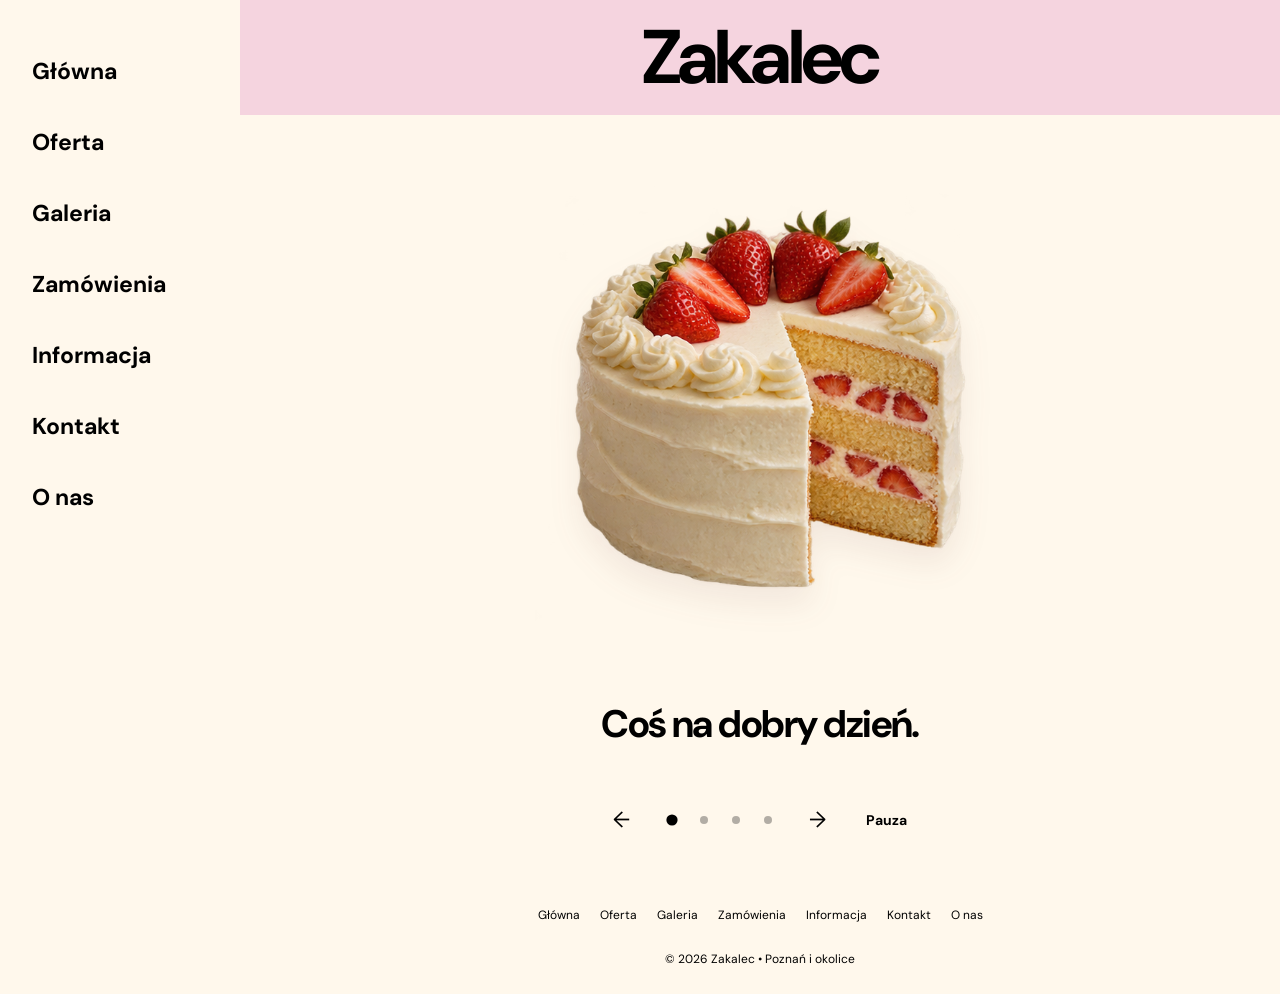
==== commit 94ad57f9: "Soften dessert transitions and keep captions clear of pastry images" ====
--- a/index.html
+++ b/index.html
@@ -3,5 +3,5 @@
 <link rel="preconnect" href="https://fonts.googleapis.com"><link rel="preconnect" href="https://fonts.gstatic.com" crossorigin><link href="https://fonts.googleapis.com/css2?family=DM+Sans:wght@400;500;600;700&family=Great+Vibes&family=Playfair+Display:ital,wght@0,400;0,500;0,600;1,400&display=swap" rel="stylesheet">
 <link rel="stylesheet" href="assets/site.css"></head><body class="minimal-home"><header class="site-header"><a href="#home" class="site-name script" aria-label="Zakalec — strona główna">Zakalec</a><button class="nav-toggle" id="menu-toggle" type="button" aria-controls="side-menu" aria-expanded="false" aria-label="Otwórz menu">☰ Menu</button></header>
 <aside class="sidebar"><nav class="navlinks" id="side-menu" aria-label="Menu główne"><a href="#home">Główna</a><a href="oferta.html">Oferta</a><a href="galeria.html">Galeria</a><a href="informacje.html#zamowienie">Zamówienia</a><a href="informacje.html#informacja">Informacja</a><a href="informacje.html#kontakt">Kontakt</a><a href="informacje.html#o-mnie">O nas</a></nav></aside>
-<main><section id="home" class="home-show" aria-roledescription="karuzela" aria-label="Słodkie historie Zakalca" tabindex="0"><article class="home-scene scene-1" aria-label="1 z 4: Tort pojawia się z góry."><div class="photo-stage" aria-hidden="true"><div class="rotating-food rotating-cake"></div></div><h1>Coś na dobry dzień.</h1></article><article class="home-scene scene-2" aria-label="2 z 4: Cake popsy z patyczkami do góry; jeden nadgryziony." hidden><div class="photo-stage" aria-hidden="true"><div class="rotating-food rotating-pops"></div></div><h1>Małe, słodkie przyjemności.</h1></article><article class="home-scene scene-3" aria-label="3 z 4: Tartaletka pojawia się z góry." hidden><div class="photo-stage" aria-hidden="true"><div class="rotating-food rotating-tart"></div></div><h1>Ups… Zakalec.</h1></article><article class="home-scene scene-4" aria-label="4 z 4: Bułeczka cynamonowa pojawia się z góry." hidden><div class="photo-stage" aria-hidden="true"><div class="rotating-food rotating-bun"></div></div><h1>Jeszcze chwila słodyczy.</h1></article><div class="show-controls"><button type="button" id="previous-scene" aria-label="Poprzednia scena">←</button><div class="scene-dots" role="group" aria-label="Wybierz scenę"><button type="button" data-scene="0" aria-label="Scena 1" aria-pressed="true"><span></span></button><button type="button" data-scene="1" aria-label="Scena 2" aria-pressed="false"><span></span></button><button type="button" data-scene="2" aria-label="Scena 3" aria-pressed="false"><span></span></button><button type="button" data-scene="3" aria-label="Scena 4" aria-pressed="false"><span></span></button></div><button type="button" id="next-scene" aria-label="Następna scena">→</button><button type="button" id="pause-show" aria-pressed="false" aria-label="Wstrzymaj animację">Pauza</button></div><p class="scene-announcement" aria-live="polite" aria-atomic="true"></p></section></main><footer><div class="script">Zakalec</div><p>PRACOWNIA SŁODKOŚCI</p><div class="footer-nav"><a href="#home">Główna</a><a href="oferta.html">Oferta</a><a href="galeria.html">Galeria</a><a href="informacje.html#zamowienie">Zamówienia</a><a href="informacje.html#informacja">Informacja</a><a href="informacje.html#kontakt">Kontakt</a><a href="informacje.html#o-mnie">O nas</a></div><p>© <span id="year"></span> Zakalec • Poznań i okolice</p></footer>
+<main><section id="home" class="home-show" aria-roledescription="karuzela" aria-label="Słodkie historie Zakalca" tabindex="0"><article class="home-scene scene-1" data-caption="Coś na dobry dzień." aria-label="1 z 4: Tort pojawia się z góry."><div class="photo-stage" aria-hidden="true"><div class="rotating-food rotating-cake"></div></div></article><article class="home-scene scene-2" data-caption="Małe, słodkie przyjemności." aria-label="2 z 4: Cake popsy z patyczkami do góry; jeden nadgryziony." hidden><div class="photo-stage" aria-hidden="true"><div class="rotating-food rotating-pops"></div></div></article><article class="home-scene scene-3" data-caption="Ups… Zakalec." aria-label="3 z 4: Tartaletka pojawia się z góry." hidden><div class="photo-stage" aria-hidden="true"><div class="rotating-food rotating-tart"></div></div></article><article class="home-scene scene-4" data-caption="Jeszcze chwila słodyczy." aria-label="4 z 4: Bułeczka cynamonowa pojawia się z góry." hidden><div class="photo-stage" aria-hidden="true"><div class="rotating-food rotating-bun"></div></div></article><h1 class="home-caption">Coś na dobry dzień.</h1><div class="show-controls"><button type="button" id="previous-scene" aria-label="Poprzednia scena">←</button><div class="scene-dots" role="group" aria-label="Wybierz scenę"><button type="button" data-scene="0" aria-label="Scena 1" aria-pressed="true"><span></span></button><button type="button" data-scene="1" aria-label="Scena 2" aria-pressed="false"><span></span></button><button type="button" data-scene="2" aria-label="Scena 3" aria-pressed="false"><span></span></button><button type="button" data-scene="3" aria-label="Scena 4" aria-pressed="false"><span></span></button></div><button type="button" id="next-scene" aria-label="Następna scena">→</button><button type="button" id="pause-show" aria-pressed="false" aria-label="Wstrzymaj animację">Pauza</button></div><p class="scene-announcement" aria-live="polite" aria-atomic="true"></p></section></main><footer><div class="script">Zakalec</div><p>PRACOWNIA SŁODKOŚCI</p><div class="footer-nav"><a href="#home">Główna</a><a href="oferta.html">Oferta</a><a href="galeria.html">Galeria</a><a href="informacje.html#zamowienie">Zamówienia</a><a href="informacje.html#informacja">Informacja</a><a href="informacje.html#kontakt">Kontakt</a><a href="informacje.html#o-mnie">O nas</a></div><p>© <span id="year"></span> Zakalec • Poznań i okolice</p></footer>
 <script src="assets/navigation.js"></script><script src="assets/home.js"></script></body></html>
--- a/assets/site.css
+++ b/assets/site.css
@@ -196,3 +196,21 @@
 @media(max-width:1100px){.photo-gallery{grid-template-columns:repeat(2,minmax(0,1fr));gap:18px}}
 @media(max-width:900px){:root{--sidebar-width:0px}.sidebar .navlinks a{font-size:23px}}
 @media(max-width:480px){.photo-gallery{grid-template-columns:1fr;gap:20px}.gallery-page{padding-top:24px}}
+
+/* Keep captions stationary in front; soften motion inside the image area. */
+.home-show .home-scene{background:transparent}
+.home-show .home-scene.entering,.home-show .home-scene.exiting{animation:none!important;transform:none;opacity:1}
+.photo-stage{overflow:hidden}
+.home-scene.entering .rotating-food{animation:dessert-soft-in .6s ease-out both!important}
+.home-scene.exiting .rotating-food{animation:dessert-soft-out .6s ease-in both!important}
+.home-show.paused .home-scene.entering .rotating-food,.home-show.paused .home-scene.exiting .rotating-food{animation-play-state:running!important}
+.home-caption{position:absolute;bottom:120px;left:20px;right:20px;z-index:5;text-align:center;font:700 clamp(25px,3vw,44px)/1.2 "DM Sans",Arial,sans-serif;letter-spacing:-.04em;margin:0;color:#000;pointer-events:none}
+.show-controls{z-index:6}
+.rotating-food{width:min(90%,520px,50svh)}
+.rotating-pops{width:min(80%,440px,46svh)}
+@keyframes dessert-soft-in{from{transform:translateY(-26px);opacity:0}to{transform:translateY(0);opacity:1}}
+@keyframes dessert-soft-out{from{transform:translateY(0);opacity:1}to{transform:translateY(26px);opacity:0}}
+@media(max-width:640px){.rotating-food{width:min(92%,370px,44svh)}.rotating-pops{width:min(80%,320px,40svh)}.home-caption{bottom:105px}}
+@media(prefers-reduced-motion:reduce){.home-scene.entering .rotating-food,.home-scene.exiting .rotating-food{animation:none!important}}
+.home-show .home-scene{min-height:max(calc(100svh - 205px),calc(min(58svh,560px) + 230px))}
+@media(max-width:640px){.home-show .home-scene{min-height:max(calc(100svh - 160px),calc(49svh + 220px))}}
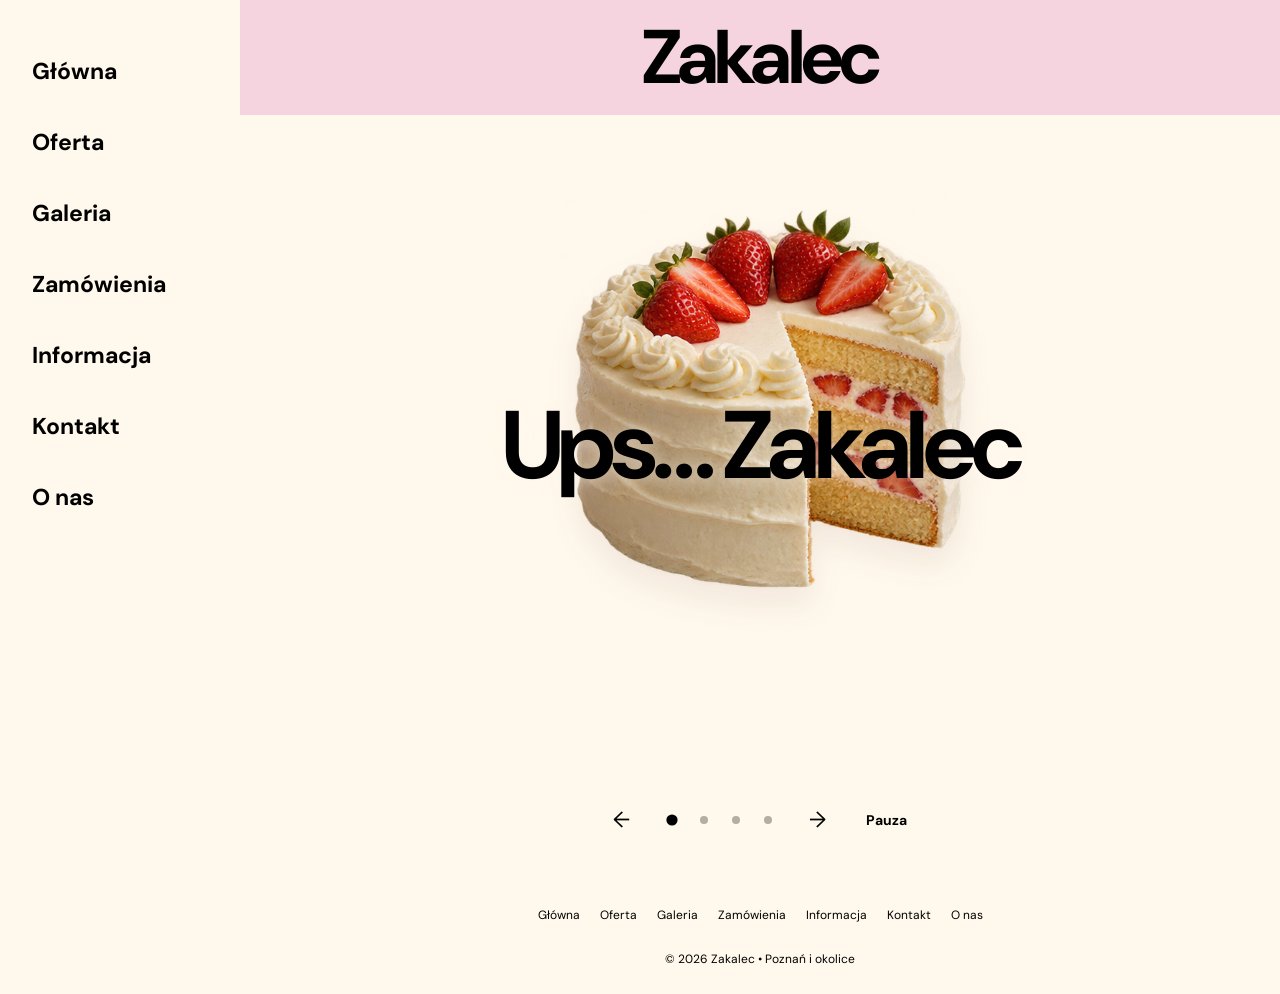
==== commit ef37d67a: "Keep Ups Zakalec headline centered across all dessert scenes" ====
--- a/index.html
+++ b/index.html
@@ -3,5 +3,5 @@
 <link rel="preconnect" href="https://fonts.googleapis.com"><link rel="preconnect" href="https://fonts.gstatic.com" crossorigin><link href="https://fonts.googleapis.com/css2?family=DM+Sans:wght@400;500;600;700&family=Great+Vibes&family=Playfair+Display:ital,wght@0,400;0,500;0,600;1,400&display=swap" rel="stylesheet">
 <link rel="stylesheet" href="assets/site.css"></head><body class="minimal-home"><header class="site-header"><a href="#home" class="site-name script" aria-label="Zakalec — strona główna">Zakalec</a><button class="nav-toggle" id="menu-toggle" type="button" aria-controls="side-menu" aria-expanded="false" aria-label="Otwórz menu">☰ Menu</button></header>
 <aside class="sidebar"><nav class="navlinks" id="side-menu" aria-label="Menu główne"><a href="#home">Główna</a><a href="oferta.html">Oferta</a><a href="galeria.html">Galeria</a><a href="informacje.html#zamowienie">Zamówienia</a><a href="informacje.html#informacja">Informacja</a><a href="informacje.html#kontakt">Kontakt</a><a href="informacje.html#o-mnie">O nas</a></nav></aside>
-<main><section id="home" class="home-show" aria-roledescription="karuzela" aria-label="Słodkie historie Zakalca" tabindex="0"><article class="home-scene scene-1" data-caption="Coś na dobry dzień." aria-label="1 z 4: Tort pojawia się z góry."><div class="photo-stage" aria-hidden="true"><div class="rotating-food rotating-cake"></div></div></article><article class="home-scene scene-2" data-caption="Małe, słodkie przyjemności." aria-label="2 z 4: Cake popsy z patyczkami do góry; jeden nadgryziony." hidden><div class="photo-stage" aria-hidden="true"><div class="rotating-food rotating-pops"></div></div></article><article class="home-scene scene-3" data-caption="Ups… Zakalec." aria-label="3 z 4: Tartaletka pojawia się z góry." hidden><div class="photo-stage" aria-hidden="true"><div class="rotating-food rotating-tart"></div></div></article><article class="home-scene scene-4" data-caption="Jeszcze chwila słodyczy." aria-label="4 z 4: Bułeczka cynamonowa pojawia się z góry." hidden><div class="photo-stage" aria-hidden="true"><div class="rotating-food rotating-bun"></div></div></article><h1 class="home-caption">Coś na dobry dzień.</h1><div class="show-controls"><button type="button" id="previous-scene" aria-label="Poprzednia scena">←</button><div class="scene-dots" role="group" aria-label="Wybierz scenę"><button type="button" data-scene="0" aria-label="Scena 1" aria-pressed="true"><span></span></button><button type="button" data-scene="1" aria-label="Scena 2" aria-pressed="false"><span></span></button><button type="button" data-scene="2" aria-label="Scena 3" aria-pressed="false"><span></span></button><button type="button" data-scene="3" aria-label="Scena 4" aria-pressed="false"><span></span></button></div><button type="button" id="next-scene" aria-label="Następna scena">→</button><button type="button" id="pause-show" aria-pressed="false" aria-label="Wstrzymaj animację">Pauza</button></div><p class="scene-announcement" aria-live="polite" aria-atomic="true"></p></section></main><footer><div class="script">Zakalec</div><p>PRACOWNIA SŁODKOŚCI</p><div class="footer-nav"><a href="#home">Główna</a><a href="oferta.html">Oferta</a><a href="galeria.html">Galeria</a><a href="informacje.html#zamowienie">Zamówienia</a><a href="informacje.html#informacja">Informacja</a><a href="informacje.html#kontakt">Kontakt</a><a href="informacje.html#o-mnie">O nas</a></div><p>© <span id="year"></span> Zakalec • Poznań i okolice</p></footer>
+<main><section id="home" class="home-show" aria-roledescription="karuzela" aria-label="Słodkie historie Zakalca" tabindex="0"><article class="home-scene scene-1" data-caption="Coś na dobry dzień." aria-label="1 z 4: Tort pojawia się z góry."><div class="photo-stage" aria-hidden="true"><div class="rotating-food rotating-cake"></div></div></article><article class="home-scene scene-2" data-caption="Małe, słodkie przyjemności." aria-label="2 z 4: Cake popsy z patyczkami do góry; jeden nadgryziony." hidden><div class="photo-stage" aria-hidden="true"><div class="rotating-food rotating-pops"></div></div></article><article class="home-scene scene-3" data-caption="Ups… Zakalec." aria-label="3 z 4: Tartaletka pojawia się z góry." hidden><div class="photo-stage" aria-hidden="true"><div class="rotating-food rotating-tart"></div></div></article><article class="home-scene scene-4" data-caption="Jeszcze chwila słodyczy." aria-label="4 z 4: Bułeczka cynamonowa pojawia się z góry." hidden><div class="photo-stage" aria-hidden="true"><div class="rotating-food rotating-bun"></div></div></article><h1 class="home-caption">Ups… Zakalec</h1><div class="show-controls"><button type="button" id="previous-scene" aria-label="Poprzednia scena">←</button><div class="scene-dots" role="group" aria-label="Wybierz scenę"><button type="button" data-scene="0" aria-label="Scena 1" aria-pressed="true"><span></span></button><button type="button" data-scene="1" aria-label="Scena 2" aria-pressed="false"><span></span></button><button type="button" data-scene="2" aria-label="Scena 3" aria-pressed="false"><span></span></button><button type="button" data-scene="3" aria-label="Scena 4" aria-pressed="false"><span></span></button></div><button type="button" id="next-scene" aria-label="Następna scena">→</button><button type="button" id="pause-show" aria-pressed="false" aria-label="Wstrzymaj animację">Pauza</button></div><p class="scene-announcement" aria-live="polite" aria-atomic="true"></p></section></main><footer><div class="script">Zakalec</div><p>PRACOWNIA SŁODKOŚCI</p><div class="footer-nav"><a href="#home">Główna</a><a href="oferta.html">Oferta</a><a href="galeria.html">Galeria</a><a href="informacje.html#zamowienie">Zamówienia</a><a href="informacje.html#informacja">Informacja</a><a href="informacje.html#kontakt">Kontakt</a><a href="informacje.html#o-mnie">O nas</a></div><p>© <span id="year"></span> Zakalec • Poznań i okolice</p></footer>
 <script src="assets/navigation.js"></script><script src="assets/home.js"></script></body></html>
--- a/assets/site.css
+++ b/assets/site.css
@@ -214,3 +214,8 @@
 @media(prefers-reduced-motion:reduce){.home-scene.entering .rotating-food,.home-scene.exiting .rotating-food{animation:none!important}}
 .home-show .home-scene{min-height:max(calc(100svh - 205px),calc(min(58svh,560px) + 230px))}
 @media(max-width:640px){.home-show .home-scene{min-height:max(calc(100svh - 160px),calc(49svh + 220px))}}
+
+/* One permanent foreground headline over every dessert. */
+.home-caption{top:44%;bottom:auto;left:16px;right:16px;transform:translateY(-50%);font-size:clamp(46px,7.5vw,108px);font-weight:700;line-height:1.05;letter-spacing:-.055em;z-index:10;text-shadow:0 2px 16px #fff8ec88}
+.rotating-pops{width:min(62%,350px,36svh);background-size:90% 90%;background-position:center}
+@media(max-width:640px){.home-caption{top:44%;bottom:auto;font-size:clamp(42px,10vw,64px)}.rotating-pops{width:min(65%,260px,32svh)}}
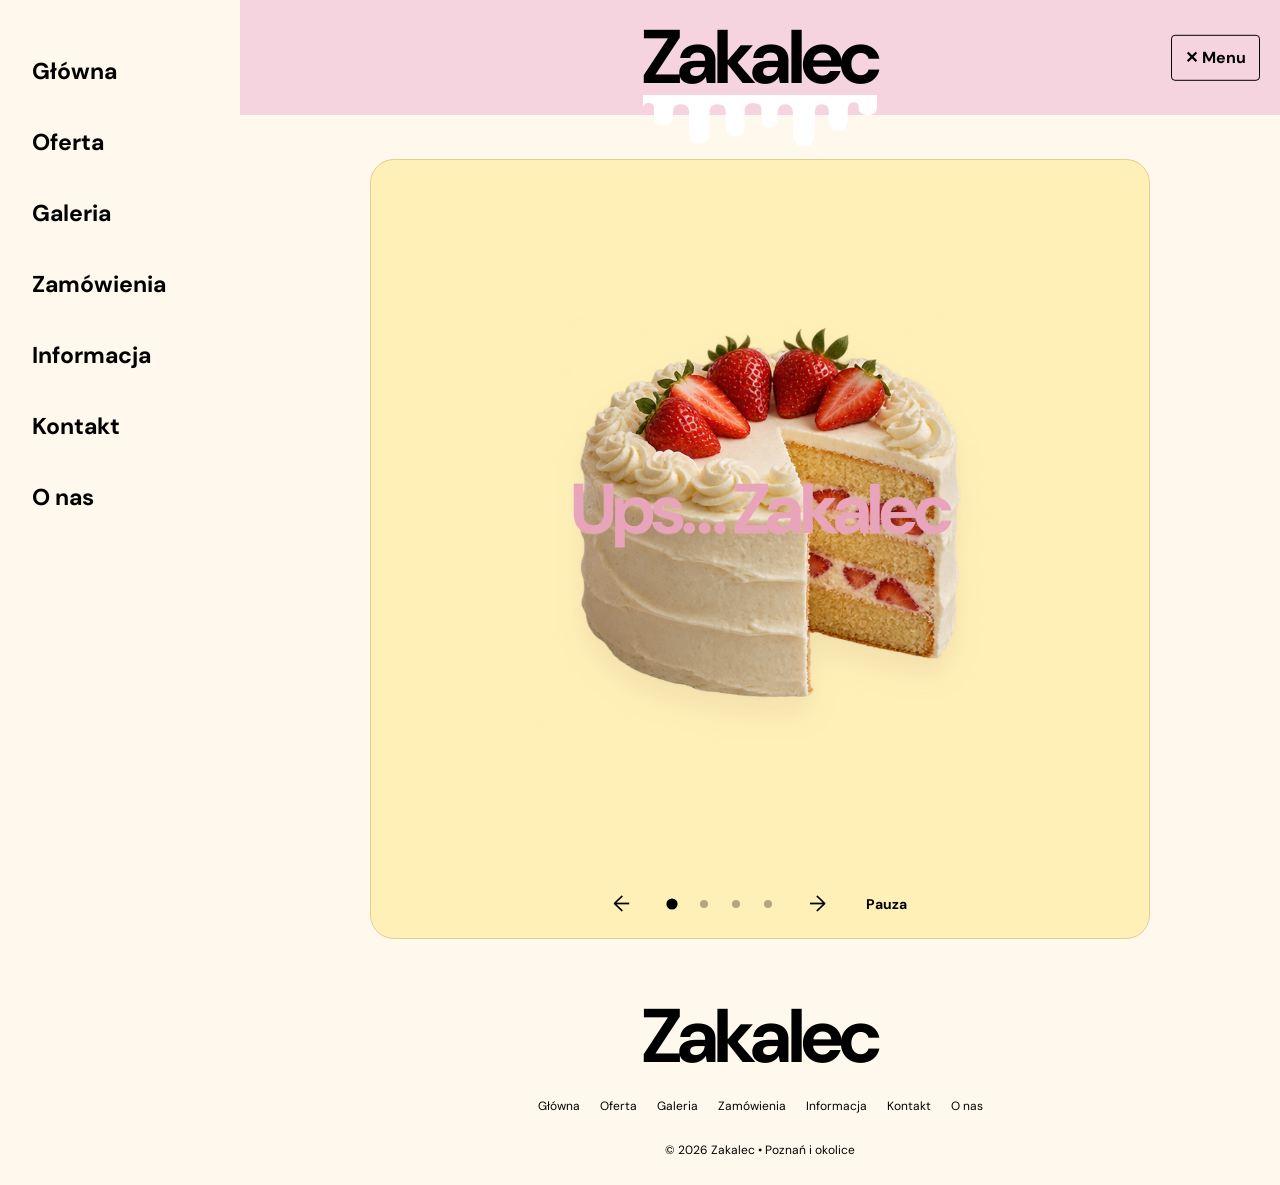
==== commit 184b1096: "Add dripping cream wordmark and pastel rounded home slide" ====
--- a/index.html
+++ b/index.html
@@ -1,7 +1,7 @@
 <!doctype html>
 <html lang="pl"><head><meta charset="utf-8"><meta name="viewport" content="width=device-width,initial-scale=1"><meta name="theme-color" content="#fff8ec"><meta name="description" content="Zakalec — pracownia słodkości Oliwii. Torty na zamówienie, ciasta, babeczki, cake popsy, słodkie bułeczki i słodkie stoły w Poznaniu i okolicach."><title>Zakalec — Pracownia Słodkości</title>
 <link rel="preconnect" href="https://fonts.googleapis.com"><link rel="preconnect" href="https://fonts.gstatic.com" crossorigin><link href="https://fonts.googleapis.com/css2?family=DM+Sans:wght@400;500;600;700&family=Great+Vibes&family=Playfair+Display:ital,wght@0,400;0,500;0,600;1,400&display=swap" rel="stylesheet">
-<link rel="stylesheet" href="assets/site.css"></head><body class="minimal-home"><header class="site-header"><a href="#home" class="site-name script" aria-label="Zakalec — strona główna">Zakalec</a><button class="nav-toggle" id="menu-toggle" type="button" aria-controls="side-menu" aria-expanded="false" aria-label="Otwórz menu">☰ Menu</button></header>
+<link rel="stylesheet" href="assets/site.css?v=20261103-cream1"></head><body class="minimal-home"><header class="site-header"><a href="#home" class="site-name script" aria-label="Zakalec — strona główna">Zakalec</a><button class="nav-toggle" id="menu-toggle" type="button" aria-controls="side-menu" aria-expanded="false" aria-label="Otwórz menu">☰ Menu</button></header>
 <aside class="sidebar"><nav class="navlinks" id="side-menu" aria-label="Menu główne"><a href="#home">Główna</a><a href="oferta.html">Oferta</a><a href="galeria.html">Galeria</a><a href="informacje.html#zamowienie">Zamówienia</a><a href="informacje.html#informacja">Informacja</a><a href="informacje.html#kontakt">Kontakt</a><a href="informacje.html#o-mnie">O nas</a></nav></aside>
-<main><section id="home" class="home-show" aria-roledescription="karuzela" aria-label="Słodkie historie Zakalca" tabindex="0"><article class="home-scene scene-1" data-caption="Coś na dobry dzień." aria-label="1 z 4: Tort pojawia się z góry."><div class="photo-stage" aria-hidden="true"><div class="rotating-food rotating-cake"></div></div></article><article class="home-scene scene-2" data-caption="Małe, słodkie przyjemności." aria-label="2 z 4: Cake popsy z patyczkami do góry; jeden nadgryziony." hidden><div class="photo-stage" aria-hidden="true"><div class="rotating-food rotating-pops"></div></div></article><article class="home-scene scene-3" data-caption="Ups… Zakalec." aria-label="3 z 4: Tartaletka pojawia się z góry." hidden><div class="photo-stage" aria-hidden="true"><div class="rotating-food rotating-tart"></div></div></article><article class="home-scene scene-4" data-caption="Jeszcze chwila słodyczy." aria-label="4 z 4: Bułeczka cynamonowa pojawia się z góry." hidden><div class="photo-stage" aria-hidden="true"><div class="rotating-food rotating-bun"></div></div></article><h1 class="home-caption">Ups… Zakalec</h1><div class="show-controls"><button type="button" id="previous-scene" aria-label="Poprzednia scena">←</button><div class="scene-dots" role="group" aria-label="Wybierz scenę"><button type="button" data-scene="0" aria-label="Scena 1" aria-pressed="true"><span></span></button><button type="button" data-scene="1" aria-label="Scena 2" aria-pressed="false"><span></span></button><button type="button" data-scene="2" aria-label="Scena 3" aria-pressed="false"><span></span></button><button type="button" data-scene="3" aria-label="Scena 4" aria-pressed="false"><span></span></button></div><button type="button" id="next-scene" aria-label="Następna scena">→</button><button type="button" id="pause-show" aria-pressed="false" aria-label="Wstrzymaj animację">Pauza</button></div><p class="scene-announcement" aria-live="polite" aria-atomic="true"></p></section></main><footer><div class="script">Zakalec</div><p>PRACOWNIA SŁODKOŚCI</p><div class="footer-nav"><a href="#home">Główna</a><a href="oferta.html">Oferta</a><a href="galeria.html">Galeria</a><a href="informacje.html#zamowienie">Zamówienia</a><a href="informacje.html#informacja">Informacja</a><a href="informacje.html#kontakt">Kontakt</a><a href="informacje.html#o-mnie">O nas</a></div><p>© <span id="year"></span> Zakalec • Poznań i okolice</p></footer>
-<script src="assets/navigation.js"></script><script src="assets/home.js"></script></body></html>+<main><section id="home" class="home-show" aria-roledescription="karuzela" aria-label="Słodkie historie Zakalca" tabindex="0"><article class="home-scene scene-1" data-caption="Coś na dobry dzień." aria-label="1 z 4: Tort pojawia się z góry."><div class="photo-stage" aria-hidden="true"><div class="rotating-food rotating-cake"></div></div></article><article class="home-scene scene-2" data-caption="Małe, słodkie przyjemności." aria-label="2 z 4: Cake popsy z patyczkami do góry; jeden nadgryziony." hidden><div class="photo-stage" aria-hidden="true"><div class="rotating-food rotating-pops"></div></div></article><article class="home-scene scene-3" data-caption="Ups… Zakalec." aria-label="3 z 4: Tartaletka pojawia się z góry." hidden><div class="photo-stage" aria-hidden="true"><div class="rotating-food rotating-tart"></div></div></article><article class="home-scene scene-4" data-caption="Jeszcze chwila słodyczy." aria-label="4 z 4: Bułeczka cynamonowa pojawia się z góry." hidden><div class="photo-stage" aria-hidden="true"><div class="rotating-food rotating-bun"></div></div></article><h1 class="home-caption">Ups… Zakalec</h1><div class="show-controls"><button type="button" id="previous-scene" aria-label="Poprzednia scena">←</button><div class="scene-dots" role="group" aria-label="Wybierz scenę"><button type="button" data-scene="0" aria-label="Scena 1" aria-pressed="true"><span></span></button><button type="button" data-scene="1" aria-label="Scena 2" aria-pressed="false"><span></span></button><button type="button" data-scene="2" aria-label="Scena 3" aria-pressed="false"><span></span></button><button type="button" data-scene="3" aria-label="Scena 4" aria-pressed="false"><span></span></button></div><button type="button" id="next-scene" aria-label="Następna scena">→</button><button type="button" id="pause-show" aria-pressed="false" aria-label="Wstrzymaj animację">Pauza</button></div><p class="scene-announcement" aria-live="polite" aria-atomic="true"></p></section></main><footer><div class="footer-brand">Zakalec</div><p>PRACOWNIA SŁODKOŚCI</p><div class="footer-nav"><a href="#home">Główna</a><a href="oferta.html">Oferta</a><a href="galeria.html">Galeria</a><a href="informacje.html#zamowienie">Zamówienia</a><a href="informacje.html#informacja">Informacja</a><a href="informacje.html#kontakt">Kontakt</a><a href="informacje.html#o-mnie">O nas</a></div><p>© <span id="year"></span> Zakalec • Poznań i okolice</p></footer>
+<script src="assets/navigation.js?v=20261103-cream1"></script><script src="assets/home.js?v=20261103-cream1"></script></body></html>
--- a/assets/site.css
+++ b/assets/site.css
@@ -219,3 +219,31 @@
 .home-caption{top:44%;bottom:auto;left:16px;right:16px;transform:translateY(-50%);font-size:clamp(46px,7.5vw,108px);font-weight:700;line-height:1.05;letter-spacing:-.055em;z-index:10;text-shadow:0 2px 16px #fff8ec88}
 .rotating-pops{width:min(62%,350px,36svh);background-size:90% 90%;background-position:center}
 @media(max-width:640px){.home-caption{top:44%;bottom:auto;font-size:clamp(42px,10vw,64px)}.rotating-pops{width:min(65%,260px,32svh)}}
+/* Collapsible navigation and a square home slide. */
+.site-header{position:relative;padding-left:120px;padding-right:120px}
+.site-header .nav-toggle{display:block;position:absolute;right:20px;top:50%;transform:translateY(-50%);font-size:16px;font-weight:700;border:1px solid #000;background:transparent;border-radius:4px;color:#000}
+body.menu-collapsed{--sidebar-width:0px}
+body.menu-collapsed .sidebar{display:none}
+body>footer>.script{font-family:"DM Sans",Arial,sans-serif;font-weight:700;letter-spacing:-.05em;color:#000}
+.home-show{display:block;width:min(calc(100% - 48px),780px);aspect-ratio:1;margin:28px auto;border:1px solid #000;border-radius:0;box-sizing:border-box}
+.home-show .home-scene{position:absolute;inset:0;height:100%;min-height:0;padding:0}
+.home-show .photo-stage{position:absolute;inset:0;width:100%;height:100%;margin:0}
+.home-show .rotating-food{width:min(68%,440px);top:45%}
+.home-show .rotating-pops{width:min(54%,330px);top:45%}
+.home-show .home-caption{top:45%;font-size:clamp(30px,5.5vw,76px);left:10px;right:10px}
+.home-show .show-controls{bottom:12px}
+@media(max-width:900px){.site-header{padding-left:20px;padding-right:120px}}
+@media(max-width:640px){.home-show{width:calc(100% - 28px);margin:18px auto}.home-show .home-caption{font-size:clamp(28px,9vw,54px)}.home-show .show-controls{bottom:6px;gap:0}.show-controls button{min-width:36px}.scene-dots button{min-width:24px}#pause-show{font-size:12px;padding:6px}.site-header .nav-toggle{right:14px}}
+/* Matching wordmarks and cream dripping only from the header wordmark. */
+.site-name,body>footer .footer-brand{font:700 clamp(52px,6vw,76px)/1.2 "DM Sans",Arial,sans-serif;letter-spacing:-.05em;color:#000}
+body>footer .footer-brand{display:block;text-align:center;margin:0 auto 14px}
+.site-header{z-index:25}
+.site-header .site-name{position:relative;display:inline-block;isolation:isolate}
+.site-header .site-name::after{content:"";position:absolute;left:0;right:0;top:calc(100% - 8px);height:52px;background:url('logo-cream.svg') center top / 100% 100% no-repeat;transform-origin:top;animation:logo-cream-flow 6s ease-in-out infinite alternate;pointer-events:none;z-index:-1}
+@keyframes logo-cream-flow{from{transform:scaleY(.55)}to{transform:scaleY(1)}}
+.home-show{border-radius:24px;background:#fff0b8;border:1px solid #e2ce91;margin-top:44px;overflow:hidden}
+.home-show .home-scene{background:transparent}
+.home-show .home-caption{color:#e8a4bb;text-shadow:0 1px 0 #fff2;z-index:10}
+@media(max-width:900px){.site-header .site-name{font-size:60px}}
+@media(max-width:640px){.site-header .site-name::after{height:38px}.home-show{border-radius:18px;margin-top:36px}.site-name,body>footer .footer-brand{font-size:52px}}
+@media(prefers-reduced-motion:reduce){.site-header .site-name::after{animation:none;transform:scaleY(1)}}
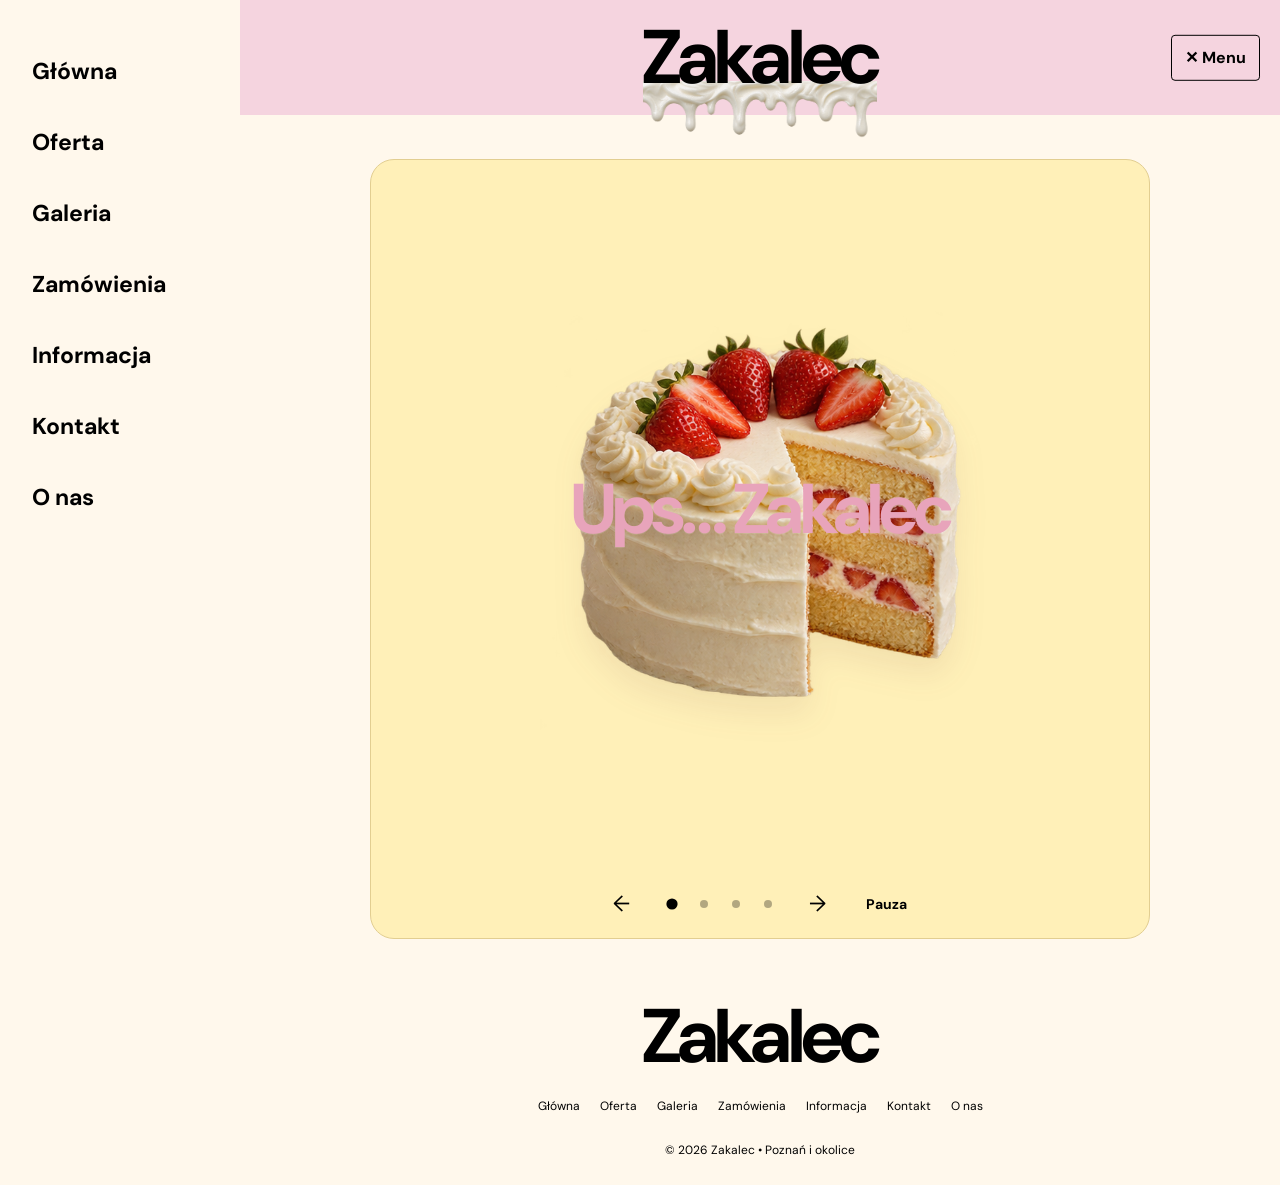
==== commit b28d833b: "Use realistic cream drips touching the header wordmark" ====
--- a/index.html
+++ b/index.html
@@ -1,7 +1,7 @@
 <!doctype html>
 <html lang="pl"><head><meta charset="utf-8"><meta name="viewport" content="width=device-width,initial-scale=1"><meta name="theme-color" content="#fff8ec"><meta name="description" content="Zakalec — pracownia słodkości Oliwii. Torty na zamówienie, ciasta, babeczki, cake popsy, słodkie bułeczki i słodkie stoły w Poznaniu i okolicach."><title>Zakalec — Pracownia Słodkości</title>
 <link rel="preconnect" href="https://fonts.googleapis.com"><link rel="preconnect" href="https://fonts.gstatic.com" crossorigin><link href="https://fonts.googleapis.com/css2?family=DM+Sans:wght@400;500;600;700&family=Great+Vibes&family=Playfair+Display:ital,wght@0,400;0,500;0,600;1,400&display=swap" rel="stylesheet">
-<link rel="stylesheet" href="assets/site.css?v=20261103-cream1"></head><body class="minimal-home"><header class="site-header"><a href="#home" class="site-name script" aria-label="Zakalec — strona główna">Zakalec</a><button class="nav-toggle" id="menu-toggle" type="button" aria-controls="side-menu" aria-expanded="false" aria-label="Otwórz menu">☰ Menu</button></header>
+<link rel="stylesheet" href="assets/site.css?v=20261103-cream2"></head><body class="minimal-home"><header class="site-header"><a href="#home" class="site-name script" aria-label="Zakalec — strona główna">Zakalec</a><button class="nav-toggle" id="menu-toggle" type="button" aria-controls="side-menu" aria-expanded="false" aria-label="Otwórz menu">☰ Menu</button></header>
 <aside class="sidebar"><nav class="navlinks" id="side-menu" aria-label="Menu główne"><a href="#home">Główna</a><a href="oferta.html">Oferta</a><a href="galeria.html">Galeria</a><a href="informacje.html#zamowienie">Zamówienia</a><a href="informacje.html#informacja">Informacja</a><a href="informacje.html#kontakt">Kontakt</a><a href="informacje.html#o-mnie">O nas</a></nav></aside>
 <main><section id="home" class="home-show" aria-roledescription="karuzela" aria-label="Słodkie historie Zakalca" tabindex="0"><article class="home-scene scene-1" data-caption="Coś na dobry dzień." aria-label="1 z 4: Tort pojawia się z góry."><div class="photo-stage" aria-hidden="true"><div class="rotating-food rotating-cake"></div></div></article><article class="home-scene scene-2" data-caption="Małe, słodkie przyjemności." aria-label="2 z 4: Cake popsy z patyczkami do góry; jeden nadgryziony." hidden><div class="photo-stage" aria-hidden="true"><div class="rotating-food rotating-pops"></div></div></article><article class="home-scene scene-3" data-caption="Ups… Zakalec." aria-label="3 z 4: Tartaletka pojawia się z góry." hidden><div class="photo-stage" aria-hidden="true"><div class="rotating-food rotating-tart"></div></div></article><article class="home-scene scene-4" data-caption="Jeszcze chwila słodyczy." aria-label="4 z 4: Bułeczka cynamonowa pojawia się z góry." hidden><div class="photo-stage" aria-hidden="true"><div class="rotating-food rotating-bun"></div></div></article><h1 class="home-caption">Ups… Zakalec</h1><div class="show-controls"><button type="button" id="previous-scene" aria-label="Poprzednia scena">←</button><div class="scene-dots" role="group" aria-label="Wybierz scenę"><button type="button" data-scene="0" aria-label="Scena 1" aria-pressed="true"><span></span></button><button type="button" data-scene="1" aria-label="Scena 2" aria-pressed="false"><span></span></button><button type="button" data-scene="2" aria-label="Scena 3" aria-pressed="false"><span></span></button><button type="button" data-scene="3" aria-label="Scena 4" aria-pressed="false"><span></span></button></div><button type="button" id="next-scene" aria-label="Następna scena">→</button><button type="button" id="pause-show" aria-pressed="false" aria-label="Wstrzymaj animację">Pauza</button></div><p class="scene-announcement" aria-live="polite" aria-atomic="true"></p></section></main><footer><div class="footer-brand">Zakalec</div><p>PRACOWNIA SŁODKOŚCI</p><div class="footer-nav"><a href="#home">Główna</a><a href="oferta.html">Oferta</a><a href="galeria.html">Galeria</a><a href="informacje.html#zamowienie">Zamówienia</a><a href="informacje.html#informacja">Informacja</a><a href="informacje.html#kontakt">Kontakt</a><a href="informacje.html#o-mnie">O nas</a></div><p>© <span id="year"></span> Zakalec • Poznań i okolice</p></footer>
-<script src="assets/navigation.js?v=20261103-cream1"></script><script src="assets/home.js?v=20261103-cream1"></script></body></html>+<script src="assets/navigation.js?v=20261103-cream2"></script><script src="assets/home.js?v=20261103-cream2"></script></body></html>
--- a/assets/site.css
+++ b/assets/site.css
@@ -247,3 +247,7 @@
 @media(max-width:900px){.site-header .site-name{font-size:60px}}
 @media(max-width:640px){.site-header .site-name::after{height:38px}.home-show{border-radius:18px;margin-top:36px}.site-name,body>footer .footer-brand{font-size:52px}}
 @media(prefers-reduced-motion:reduce){.site-header .site-name::after{animation:none;transform:scaleY(1)}}
+/* Real cream touches the wordmark, with no gap under the letters. */
+.site-header .site-name::after{top:calc(100% - .29em);height:.95em;background-image:url('logo-cream-realistic.png');background-size:100% 100%;animation:real-cream-flow 7s ease-in-out infinite alternate}
+@keyframes real-cream-flow{from{transform:scaleY(.88)}to{transform:scaleY(1)}}
+@media(prefers-reduced-motion:reduce){.site-header .site-name::after{animation:none;transform:none}}
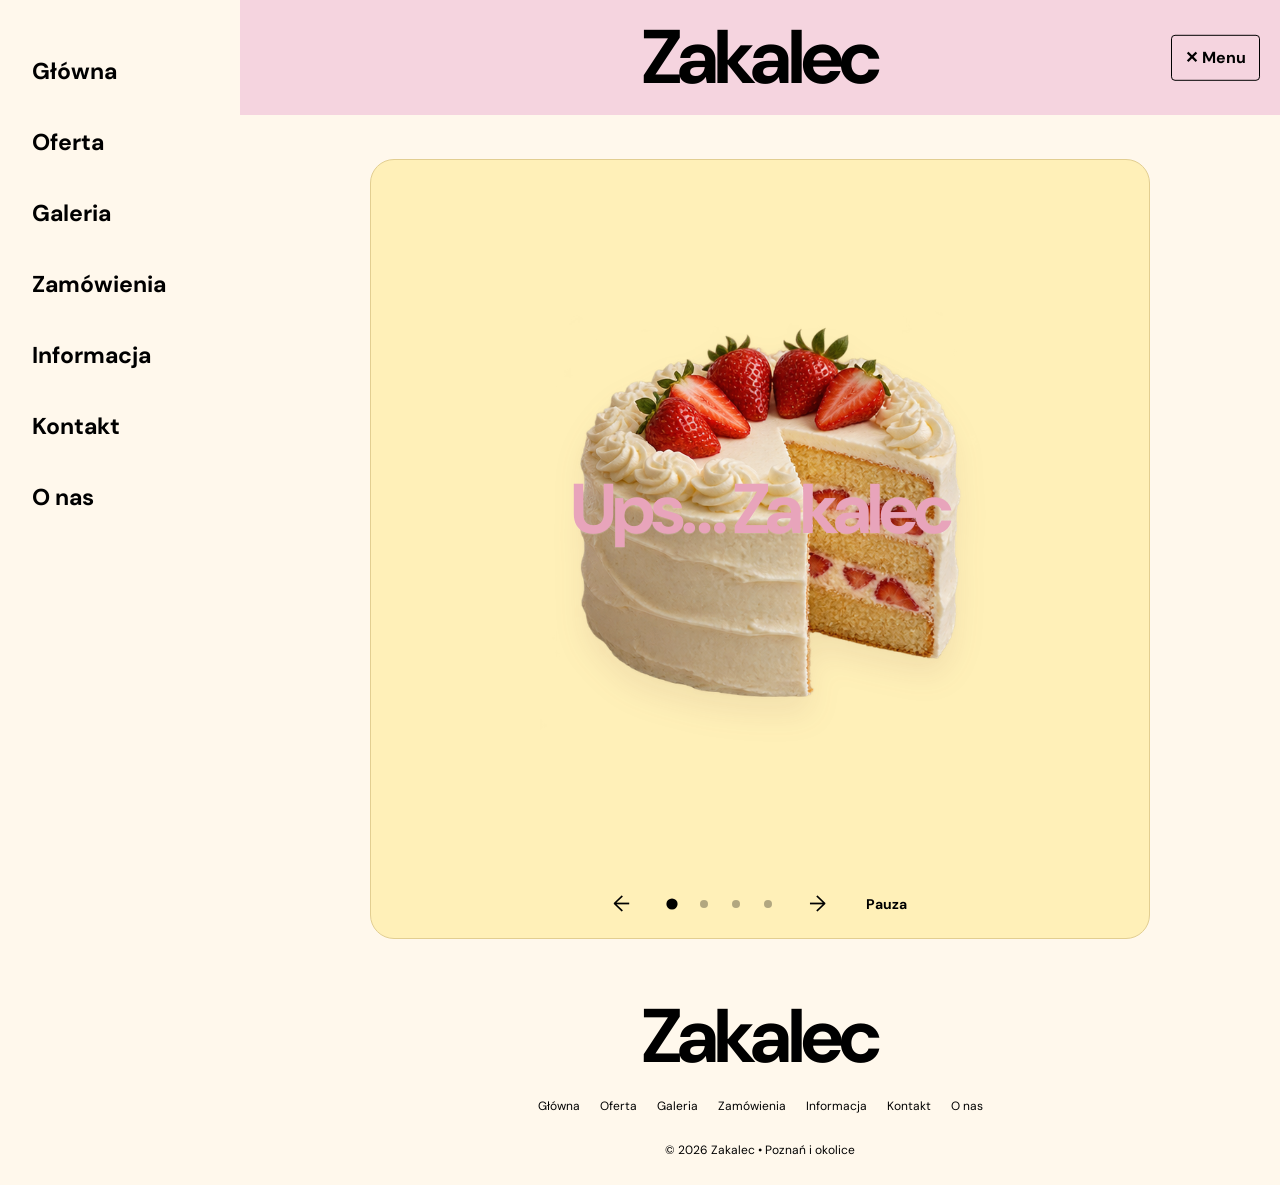
==== commit c8154049: "Remove cream decoration from header wordmark" ====
--- a/index.html
+++ b/index.html
@@ -1,7 +1,7 @@
 <!doctype html>
 <html lang="pl"><head><meta charset="utf-8"><meta name="viewport" content="width=device-width,initial-scale=1"><meta name="theme-color" content="#fff8ec"><meta name="description" content="Zakalec — pracownia słodkości Oliwii. Torty na zamówienie, ciasta, babeczki, cake popsy, słodkie bułeczki i słodkie stoły w Poznaniu i okolicach."><title>Zakalec — Pracownia Słodkości</title>
 <link rel="preconnect" href="https://fonts.googleapis.com"><link rel="preconnect" href="https://fonts.gstatic.com" crossorigin><link href="https://fonts.googleapis.com/css2?family=DM+Sans:wght@400;500;600;700&family=Great+Vibes&family=Playfair+Display:ital,wght@0,400;0,500;0,600;1,400&display=swap" rel="stylesheet">
-<link rel="stylesheet" href="assets/site.css?v=20261103-cream2"></head><body class="minimal-home"><header class="site-header"><a href="#home" class="site-name script" aria-label="Zakalec — strona główna">Zakalec</a><button class="nav-toggle" id="menu-toggle" type="button" aria-controls="side-menu" aria-expanded="false" aria-label="Otwórz menu">☰ Menu</button></header>
+<link rel="stylesheet" href="assets/site.css?v=20261103-clean-logo"></head><body class="minimal-home"><header class="site-header"><a href="#home" class="site-name script" aria-label="Zakalec — strona główna">Zakalec</a><button class="nav-toggle" id="menu-toggle" type="button" aria-controls="side-menu" aria-expanded="false" aria-label="Otwórz menu">☰ Menu</button></header>
 <aside class="sidebar"><nav class="navlinks" id="side-menu" aria-label="Menu główne"><a href="#home">Główna</a><a href="oferta.html">Oferta</a><a href="galeria.html">Galeria</a><a href="informacje.html#zamowienie">Zamówienia</a><a href="informacje.html#informacja">Informacja</a><a href="informacje.html#kontakt">Kontakt</a><a href="informacje.html#o-mnie">O nas</a></nav></aside>
 <main><section id="home" class="home-show" aria-roledescription="karuzela" aria-label="Słodkie historie Zakalca" tabindex="0"><article class="home-scene scene-1" data-caption="Coś na dobry dzień." aria-label="1 z 4: Tort pojawia się z góry."><div class="photo-stage" aria-hidden="true"><div class="rotating-food rotating-cake"></div></div></article><article class="home-scene scene-2" data-caption="Małe, słodkie przyjemności." aria-label="2 z 4: Cake popsy z patyczkami do góry; jeden nadgryziony." hidden><div class="photo-stage" aria-hidden="true"><div class="rotating-food rotating-pops"></div></div></article><article class="home-scene scene-3" data-caption="Ups… Zakalec." aria-label="3 z 4: Tartaletka pojawia się z góry." hidden><div class="photo-stage" aria-hidden="true"><div class="rotating-food rotating-tart"></div></div></article><article class="home-scene scene-4" data-caption="Jeszcze chwila słodyczy." aria-label="4 z 4: Bułeczka cynamonowa pojawia się z góry." hidden><div class="photo-stage" aria-hidden="true"><div class="rotating-food rotating-bun"></div></div></article><h1 class="home-caption">Ups… Zakalec</h1><div class="show-controls"><button type="button" id="previous-scene" aria-label="Poprzednia scena">←</button><div class="scene-dots" role="group" aria-label="Wybierz scenę"><button type="button" data-scene="0" aria-label="Scena 1" aria-pressed="true"><span></span></button><button type="button" data-scene="1" aria-label="Scena 2" aria-pressed="false"><span></span></button><button type="button" data-scene="2" aria-label="Scena 3" aria-pressed="false"><span></span></button><button type="button" data-scene="3" aria-label="Scena 4" aria-pressed="false"><span></span></button></div><button type="button" id="next-scene" aria-label="Następna scena">→</button><button type="button" id="pause-show" aria-pressed="false" aria-label="Wstrzymaj animację">Pauza</button></div><p class="scene-announcement" aria-live="polite" aria-atomic="true"></p></section></main><footer><div class="footer-brand">Zakalec</div><p>PRACOWNIA SŁODKOŚCI</p><div class="footer-nav"><a href="#home">Główna</a><a href="oferta.html">Oferta</a><a href="galeria.html">Galeria</a><a href="informacje.html#zamowienie">Zamówienia</a><a href="informacje.html#informacja">Informacja</a><a href="informacje.html#kontakt">Kontakt</a><a href="informacje.html#o-mnie">O nas</a></div><p>© <span id="year"></span> Zakalec • Poznań i okolice</p></footer>
-<script src="assets/navigation.js?v=20261103-cream2"></script><script src="assets/home.js?v=20261103-cream2"></script></body></html>+<script src="assets/navigation.js?v=20261103-clean-logo"></script><script src="assets/home.js?v=20261103-clean-logo"></script></body></html>
--- a/assets/site.css
+++ b/assets/site.css
@@ -251,3 +251,6 @@
 .site-header .site-name::after{top:calc(100% - .29em);height:.95em;background-image:url('logo-cream-realistic.png');background-size:100% 100%;animation:real-cream-flow 7s ease-in-out infinite alternate}
 @keyframes real-cream-flow{from{transform:scaleY(.88)}to{transform:scaleY(1)}}
 @media(prefers-reduced-motion:reduce){.site-header .site-name::after{animation:none;transform:none}}
+
+/* Clean header wordmark without cream decoration. */
+.site-header .site-name::after{content:none;display:none;animation:none}
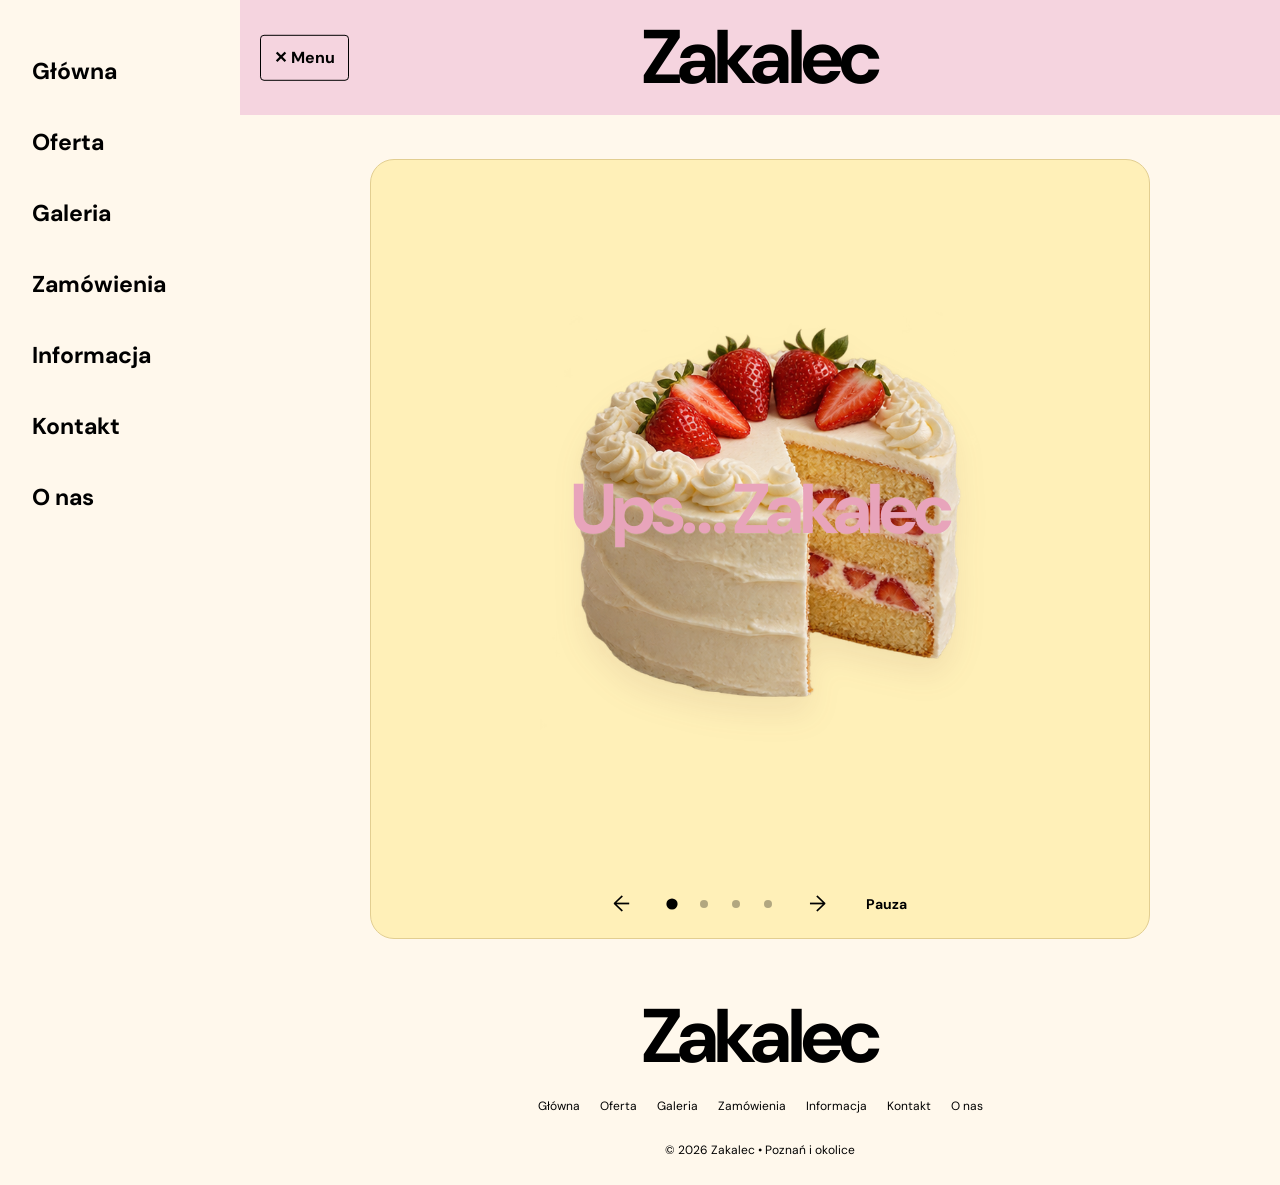
==== commit 225ee48c: "Move menu control to the left side of the header" ====
--- a/index.html
+++ b/index.html
@@ -1,7 +1,7 @@
 <!doctype html>
 <html lang="pl"><head><meta charset="utf-8"><meta name="viewport" content="width=device-width,initial-scale=1"><meta name="theme-color" content="#fff8ec"><meta name="description" content="Zakalec — pracownia słodkości Oliwii. Torty na zamówienie, ciasta, babeczki, cake popsy, słodkie bułeczki i słodkie stoły w Poznaniu i okolicach."><title>Zakalec — Pracownia Słodkości</title>
 <link rel="preconnect" href="https://fonts.googleapis.com"><link rel="preconnect" href="https://fonts.gstatic.com" crossorigin><link href="https://fonts.googleapis.com/css2?family=DM+Sans:wght@400;500;600;700&family=Great+Vibes&family=Playfair+Display:ital,wght@0,400;0,500;0,600;1,400&display=swap" rel="stylesheet">
-<link rel="stylesheet" href="assets/site.css?v=20261103-clean-logo"></head><body class="minimal-home"><header class="site-header"><a href="#home" class="site-name script" aria-label="Zakalec — strona główna">Zakalec</a><button class="nav-toggle" id="menu-toggle" type="button" aria-controls="side-menu" aria-expanded="false" aria-label="Otwórz menu">☰ Menu</button></header>
+<link rel="stylesheet" href="assets/site.css?v=20261103-menu-left"></head><body class="minimal-home"><header class="site-header"><a href="#home" class="site-name script" aria-label="Zakalec — strona główna">Zakalec</a><button class="nav-toggle" id="menu-toggle" type="button" aria-controls="side-menu" aria-expanded="false" aria-label="Otwórz menu">☰ Menu</button></header>
 <aside class="sidebar"><nav class="navlinks" id="side-menu" aria-label="Menu główne"><a href="#home">Główna</a><a href="oferta.html">Oferta</a><a href="galeria.html">Galeria</a><a href="informacje.html#zamowienie">Zamówienia</a><a href="informacje.html#informacja">Informacja</a><a href="informacje.html#kontakt">Kontakt</a><a href="informacje.html#o-mnie">O nas</a></nav></aside>
 <main><section id="home" class="home-show" aria-roledescription="karuzela" aria-label="Słodkie historie Zakalca" tabindex="0"><article class="home-scene scene-1" data-caption="Coś na dobry dzień." aria-label="1 z 4: Tort pojawia się z góry."><div class="photo-stage" aria-hidden="true"><div class="rotating-food rotating-cake"></div></div></article><article class="home-scene scene-2" data-caption="Małe, słodkie przyjemności." aria-label="2 z 4: Cake popsy z patyczkami do góry; jeden nadgryziony." hidden><div class="photo-stage" aria-hidden="true"><div class="rotating-food rotating-pops"></div></div></article><article class="home-scene scene-3" data-caption="Ups… Zakalec." aria-label="3 z 4: Tartaletka pojawia się z góry." hidden><div class="photo-stage" aria-hidden="true"><div class="rotating-food rotating-tart"></div></div></article><article class="home-scene scene-4" data-caption="Jeszcze chwila słodyczy." aria-label="4 z 4: Bułeczka cynamonowa pojawia się z góry." hidden><div class="photo-stage" aria-hidden="true"><div class="rotating-food rotating-bun"></div></div></article><h1 class="home-caption">Ups… Zakalec</h1><div class="show-controls"><button type="button" id="previous-scene" aria-label="Poprzednia scena">←</button><div class="scene-dots" role="group" aria-label="Wybierz scenę"><button type="button" data-scene="0" aria-label="Scena 1" aria-pressed="true"><span></span></button><button type="button" data-scene="1" aria-label="Scena 2" aria-pressed="false"><span></span></button><button type="button" data-scene="2" aria-label="Scena 3" aria-pressed="false"><span></span></button><button type="button" data-scene="3" aria-label="Scena 4" aria-pressed="false"><span></span></button></div><button type="button" id="next-scene" aria-label="Następna scena">→</button><button type="button" id="pause-show" aria-pressed="false" aria-label="Wstrzymaj animację">Pauza</button></div><p class="scene-announcement" aria-live="polite" aria-atomic="true"></p></section></main><footer><div class="footer-brand">Zakalec</div><p>PRACOWNIA SŁODKOŚCI</p><div class="footer-nav"><a href="#home">Główna</a><a href="oferta.html">Oferta</a><a href="galeria.html">Galeria</a><a href="informacje.html#zamowienie">Zamówienia</a><a href="informacje.html#informacja">Informacja</a><a href="informacje.html#kontakt">Kontakt</a><a href="informacje.html#o-mnie">O nas</a></div><p>© <span id="year"></span> Zakalec • Poznań i okolice</p></footer>
-<script src="assets/navigation.js?v=20261103-clean-logo"></script><script src="assets/home.js?v=20261103-clean-logo"></script></body></html>+<script src="assets/navigation.js?v=20261103-menu-left"></script><script src="assets/home.js?v=20261103-menu-left"></script></body></html>
--- a/assets/site.css
+++ b/assets/site.css
@@ -254,3 +254,8 @@
 
 /* Clean header wordmark without cream decoration. */
 .site-header .site-name::after{content:none;display:none;animation:none}
+
+/* Menu control on the left side of the masthead. */
+.site-header .nav-toggle{left:20px;right:auto}
+@media(max-width:900px){.site-header{justify-content:center;padding-left:120px;padding-right:120px}}
+@media(max-width:640px){.site-header .nav-toggle{left:14px;right:auto}.site-header{padding-left:108px;padding-right:16px}.site-header .site-name{font-size:clamp(38px,10vw,52px)}}
